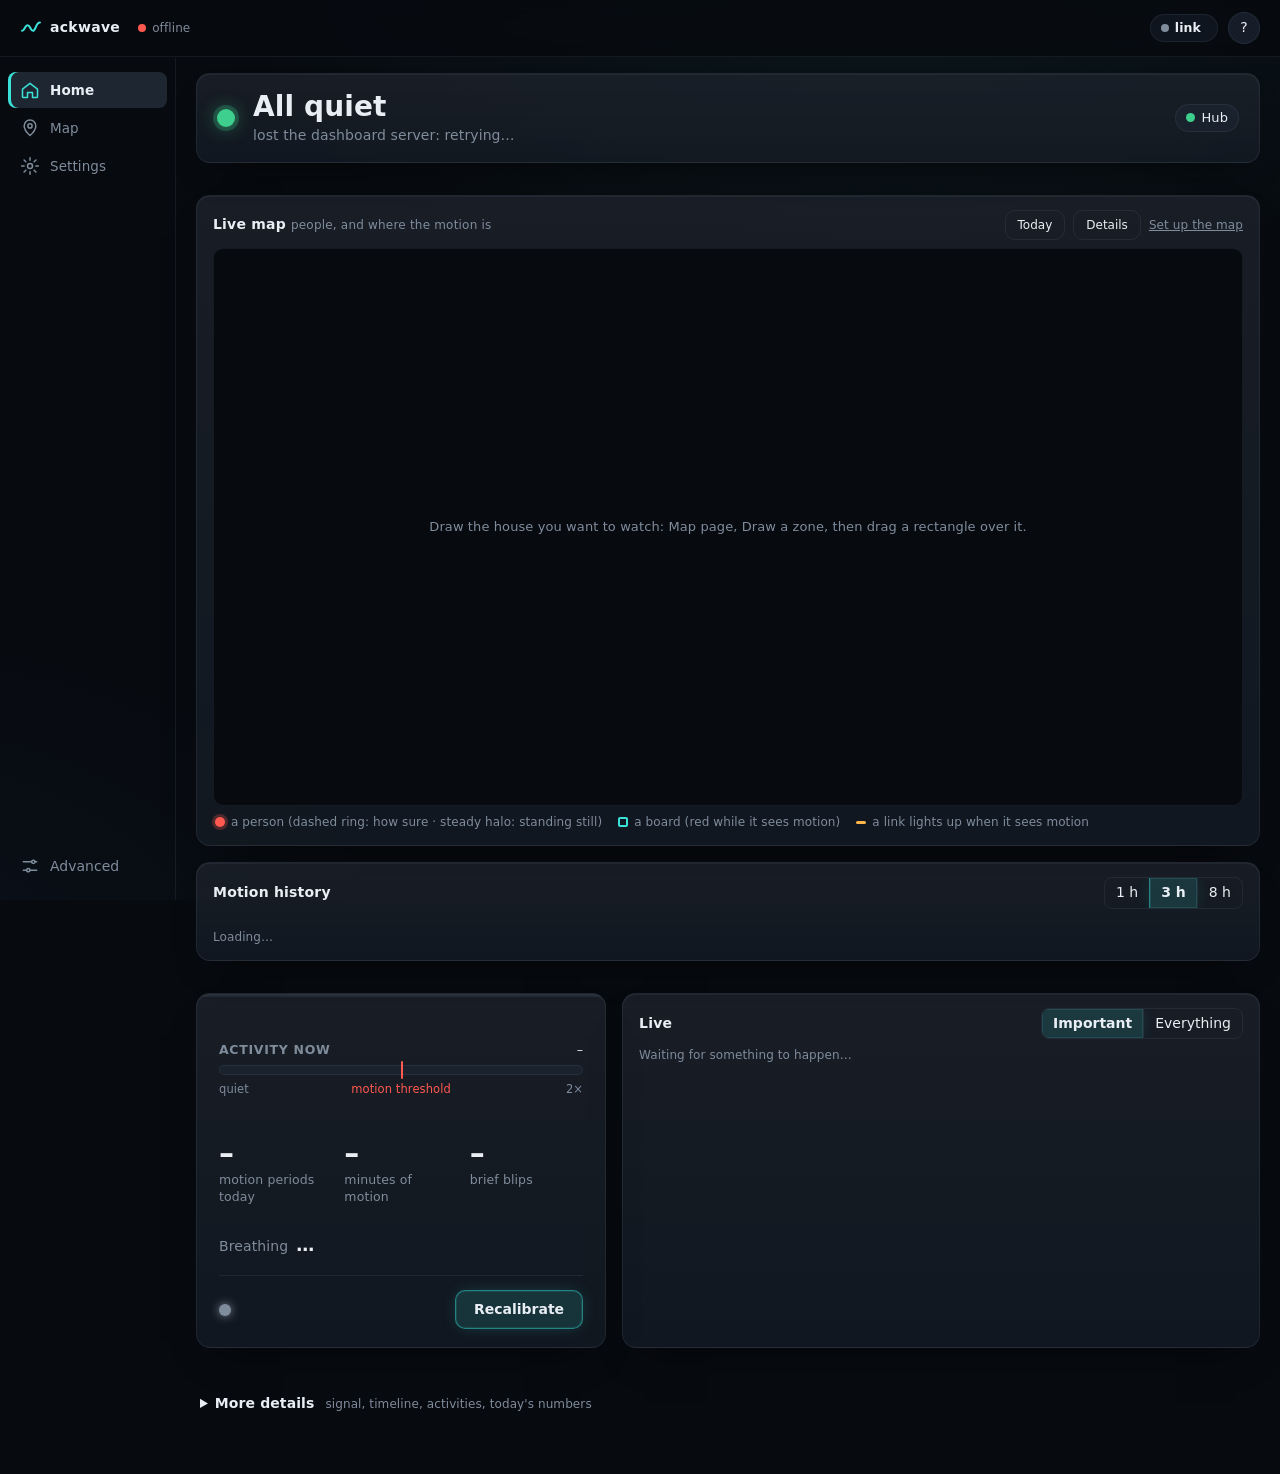
==== tools/web/index.html @ 2ef030ee "Home: your full map back (picture, links, zones); Motion history under it (a row per board, the stre" ====
<!doctype html>
<html lang="en">
<head>
<meta charset="utf-8">
<meta name="viewport" content="width=device-width, initial-scale=1, viewport-fit=cover">
<meta name="color-scheme" content="dark">
<title>ackwave</title>
<link rel="icon" href="data:image/svg+xml,%3Csvg xmlns='http://www.w3.org/2000/svg' viewBox='0 0 32 32'%3E%3Cpath d='M3 20c4 0 4-8 8-8s4 8 8 8 4-12 10-12' fill='none' stroke='%235fd4d0' stroke-width='3' stroke-linecap='round'/%3E%3C/svg%3E">
<link rel="stylesheet" href="style.css">
</head>
<body>
<header class="top">
  <div class="brand">
    <svg viewBox="0 0 32 32" aria-hidden="true"><path d="M3 20c4 0 4-8 8-8s4 8 8 8 4-12 10-12"/></svg>
    <span>ackwave</span>
  </div>
  <span id="live" class="live" title="Data stream"><i></i><span>connecting</span></span>
  <div class="status">
    <span id="badge" class="badge">WAITING</span>
    <span id="badge-sub" class="muted">waiting for data…</span>
  </div>
  <div class="top-right">
    <span id="link" class="pill" title="Link that decides motion"><i></i><b>link</b><span></span></span>
    <span id="net" class="pill net" title="Network the board watches"></span>
    <button id="btn-help" class="icon" title="Help (?)" aria-label="Help">?</button>
  </div>
</header>

<nav class="nav" id="nav" aria-label="Pages">
  <a href="#/home" data-route="home"><svg viewBox="0 0 24 24"><path d="M3 11l9-7 9 7v9a1 1 0 0 1-1 1h-5v-6h-6v6H4a1 1 0 0 1-1-1z"/></svg><span>Home</span></a>
  <a href="#/graphs" data-route="graphs" data-adv><svg viewBox="0 0 24 24"><path d="M3 17l5-6 4 4 4-7 5 6"/><path d="M3 21h18"/></svg><span>Graphs</span></a>
  <a href="#/activity" data-route="activity" data-adv><svg viewBox="0 0 24 24"><circle cx="13" cy="4.5" r="2"/><path d="M8 21l3-6 3 2v4M11 15l1-6 4 3h3M12 9l-4 2-1 4"/></svg><span>Activity</span></a>
  <a href="#/stats" data-route="stats" data-adv><svg viewBox="0 0 24 24"><path d="M5 21V11M10 21V5M15 21v-7M20 21V9"/></svg><span>Stats</span></a>
  <a href="#/links" data-route="links" data-adv><svg viewBox="0 0 24 24"><circle cx="5" cy="12" r="2.5"/><circle cx="19" cy="6" r="2.5"/><circle cx="19" cy="18" r="2.5"/><path d="M7.3 11l9.4-4M7.3 13l9.4 4"/></svg><span>Links</span></a>
  <a href="#/map" data-route="map"><svg viewBox="0 0 24 24"><path d="M12 21s-7-6.2-7-11.5A7 7 0 0 1 19 9.5C19 14.8 12 21 12 21z"/><circle cx="12" cy="9.5" r="2.5"/></svg><span>Map</span></a>
  <a href="#/debug" data-route="debug" data-adv><svg viewBox="0 0 24 24"><path d="M8 6l-5 6 5 6M16 6l5 6-5 6M14 4l-4 16"/></svg><span>Debug</span></a>
  <a href="#/settings" data-route="settings"><svg viewBox="0 0 24 24"><circle cx="12" cy="12" r="3"/><path d="M12 2v3M12 19v3M2 12h3M19 12h3M4.9 4.9l2.1 2.1M17 17l2.1 2.1M4.9 19.1L7 17M17 7l2.1-2.1"/></svg><span>Settings</span></a>
  <button type="button" id="btn-adv" class="nav-adv" aria-pressed="false" title="Advanced: every page and setting (Activity, Stats, Graphs, Links, Debug, the buzzer, LED and more)"><svg viewBox="0 0 24 24"><path d="M4 7h10M18 7h2M4 17h4M12 17h8"/><circle cx="16" cy="7" r="2"/><circle cx="10" cy="17" r="2"/></svg><span>Advanced</span></button>
</nav>

<main>
  <!-- ======================= HOME ======================= -->
  <section class="page" data-page="home" hidden>
    <!-- the status in one line, then the map: what most people come for -->
    <div class="card home-status" id="home-status">
      <span class="state-dot" id="hs-dot"></span>
      <div class="hs-text"><div class="hs-line" id="hs-line">Waiting for the boards…</div><div class="hs-sub muted" id="hs-sub"></div></div>
      <div class="hs-boards" id="hs-boards"></div>
    </div>
    <article class="card home-map-card" id="home-map-card">
      <div class="card-head"><h2>Live map <span class="muted small">people, and where the motion is</span></h2>
        <div class="dlg-tools"><button type="button" class="ghost small" id="hm-today" title="Where people were today">Today</button><button type="button" class="ghost small" id="hm-details" title="Show the links' zones, lengths and estimates">Details</button><a href="#/map" class="muted small">Set up the map</a></div></div>
      <div class="home-map-slot" id="home-map-slot"></div>
      <div class="map-legend muted small"><span><i class="lg-person"></i>a person (dashed ring: how sure · steady halo: standing still)</span><span><i class="lg-board"></i>a board (red while it sees motion)</span><span><i class="lg-link"></i>a link lights up when it sees motion</span></div>
    </article>
    <article class="card hist-card" id="hist-card">
      <div class="card-head"><h2>Motion history <span class="muted small" id="hist-state"></span></h2>
        <div class="seg" id="hist-range"><button type="button" data-h="1">1 h</button><button type="button" data-h="3" class="on">3 h</button><button type="button" data-h="8">8 h</button></div></div>
      <div class="hist-lanes" id="hist-lanes"></div>
      <ol class="hist-list" id="hist-list"><li class="muted small">Loading…</li></ol>
    </article>
    <div class="home-grid">
      <article class="card hero" id="hero">
        <div class="hero-top"><span class="state-dot" id="home-dot"></span><span class="hero-word" id="home-word">WAITING</span></div>
        <div class="hero-head" id="home-head">waiting for data…</div>
        <div class="hero-sub where-now" id="home-where" hidden></div>
        <div class="hero-sub" id="home-house" hidden></div>
        <div class="hero-sub" id="home-since"></div>
        <div class="hero-sub muted home-act" id="home-act" hidden></div>
        <div class="hero-alert" id="home-alert" hidden></div>
        <div class="hero-sub muted" id="home-light" hidden></div>
        <div class="meter" id="meter" title="How close the room is to the motion threshold right now">
          <div class="meter-label"><span>Activity now</span><b id="meter-word">–</b></div>
          <div class="meter-track"><div class="meter-fill" id="meter-fill"></div><div class="meter-mark"></div></div>
          <div class="meter-scale muted"><span>quiet</span><span class="mark-label">motion threshold</span><span>2×</span></div>
          <div class="meter-val muted" id="meter-val"></div>
        </div>
        <div class="stats3">
          <div class="stat"><b id="home-n">–</b><span>motion periods today</span></div>
          <div class="stat"><b id="home-min">–</b><span>minutes of motion</span></div>
          <div class="stat"><b id="home-blips">–</b><span>brief blips</span></div>
        </div>
        <div class="hero-breath" id="home-breath" title="Breathing found in the signal over the last 40 s (someone still near a link)"><span class="muted">Breathing</span> <b id="home-breath-val">…</b> <span class="muted" id="home-breath-sub"></span></div>
        <div class="hero-row bottom">
          <span class="health" id="home-link" title="Link health"><i></i><span></span></span>
          <button id="btn-cal" class="primary" title="Measure the quiet level again (step away for 5 s)">Recalibrate</button>
        </div>
      </article>
        <article class="card stream-card">
      <div class="card-head"><h2>Live <span class="muted small" id="stream-state"></span></h2>
        <div class="seg" id="stream-mode"><button type="button" data-m="imp" class="on">Important</button><button type="button" data-m="all">Everything</button></div></div>
      <ol class="stream" id="stream"><li class="stream-empty muted small">Waiting for something to happen…</li></ol>
      </article>
    </div>
    <article class="card boards-card" id="boards-card" hidden>
      <div class="card-head"><h2>Other boards <span class="muted small" id="boards-state"></span></h2></div>
      <p class="cap">Each board's own verdict on its router link, sent sealed to the hub. Name them after their room.</p>
      <div class="boards" id="boards"></div>
    </article>
    <details class="home-more" id="home-more">
      <summary>More details <span class="muted small">signal, timeline, activities, today's numbers</span></summary>
    <article class="card where-card">
      <div class="card-head"><h2>Where and when <span class="muted small" id="where-state"></span></h2>
        <div class="seg" id="where-range"><button type="button" data-h="0.008333">30 s</button><button type="button" data-h="0.083333">5 min</button><button type="button" data-h="0.5">30 min</button><button type="button" data-h="1">1 h</button><button type="button" data-h="6">6 h</button><button type="button" data-h="24">24 h</button><button type="button" data-h="168">7 days</button></div></div>
      <p class="cap">One row per link: when each saw motion (red = the board's own verdict, orange = a router or device link; blue = the activity it recognised). Drag across it to read the time; tap a period below for its details.</p>
      <div class="chart where" id="where"><canvas></canvas></div>
      <p class="muted small" id="where-hint" hidden>Only the board's verdict is shown: switch on per-link analysis (Links page) to also see which link saw each motion.</p>
      <ol class="where-list" id="where-list"></ol>
    </article>
    <div class="row2 home-row">
      <article class="card chart-card live-card">
        <div class="card-head"><h2>Live signal <span class="muted small">× quiet level · <span id="home-live-win">last 30 s</span></span></h2><span class="live-tag"><i></i>live</span></div>
        <p class="cap">How much the Wi-Fi signal between the board and the router is changing; 1 = a quiet room. Motion starts when a coloured line crosses the red dotted line (×2.8), or the white one crosses its own (×1.4).</p>
        <div class="chart" id="home-live"><canvas></canvas><div class="overlay" id="home-live-msg"></div></div>
      </article>
      <article class="card recent">
        <div class="card-head"><h2>Recent motion</h2><span class="muted small">newest first</span></div>
        <ol id="recent"><li class="muted">none yet</li></ol>
      </article>
    </div>
    <div class="row2 home-row">
      <article class="card">
        <div class="card-head"><h2>Recent activities</h2><span class="muted small">same time as Where and when</span></div>
        <ol class="where-list" id="home-acts"></ol>
      </article>
      <article class="card chart-card">
        <div class="card-head"><h2>This session</h2><div class="chips" id="home-counts"></div></div>
        <p class="cap">Red = motion, orange ticks = brief blips (often noise), grey = calibrating.</p>
        <div class="chart strip" id="home-tl"><canvas></canvas></div>
      </article>
    </div>
    </details>
  </section>

  <!-- ======================= GRAPHS ======================= -->
  <section class="page" data-page="graphs" hidden>
    <section class="tiles">
      <article class="card tile" id="tile-breathing">
        <h3>Breathing <span class="which-tile"></span></h3><div class="value">…</div><div class="detail muted"></div>
      </article>
      <article class="card tile" id="tile-doppler">
        <h3>Doppler <span class="which-tile"></span></h3><div class="value">…</div><div class="detail muted"></div>
      </article>
      <article class="card tile" id="tile-quiet">
        <h3>Quiet level</h3><div class="value">…</div><div class="detail muted"></div>
      </article>
    </section>

    <section class="card chart-card">
      <div class="card-head">
        <h2>Motion score <span class="muted small">× quiet level (1 = quiet room)</span> <span id="score-state" class="chip warn" hidden></span></h2>
        <div class="tools">
          <div class="seg" id="win">
            <button data-w="30" class="on">30 s</button><button data-w="120">2 min</button><button data-w="600">10 min</button>
          </div>
          <button id="btn-pause" class="ghost">Pause</button>
        </div>
      </div>
      <p class="cap">How much each link's signal is changing. Thin lines: the fast window (0.5 s), one per link; motion starts when one crosses ×2.8 while the slow window is over ×1.2. Thick white line: the slow window (4 s); motion starts when it crosses ×1.4. Red shading: motion. Ticks at the bottom: the board's own verdict.</p>
      <div class="chart" id="score"><canvas></canvas><div class="overlay" id="score-msg"></div></div>
      <div class="legend" id="score-legend"></div>
    </section>

    <section class="row2">
      <article class="card chart-card">
        <div class="card-head"><h2>Doppler <span class="muted small"><span class="which">router</span> ACKs · Hz · colour = dB over the quiet room</span></h2></div>
        <p class="cap">How fast things move. Walking lights up the bottom band for as long as it lasts, with streaks reaching higher the faster you move. A router scan is a short blob under 3 Hz (dotted line).</p>
        <div class="chart short" id="doppler"><canvas></canvas><div class="overlay" id="doppler-msg"></div></div>
      </article>
      <article class="card chart-card">
        <div class="card-head"><h2>Breathing rate <span class="muted small"><span class="which">router</span> link · breaths a minute</span></h2></div>
        <p class="cap">A rhythm found in the last 40 s. Green band: a typical resting rate (12–20). Filled dot = clear, ring = possible. Needs someone still, close to the link.</p>
        <div class="chart short" id="breath"><canvas></canvas></div>
      </article>
    </section>

    <section class="card chart-card">
      <div class="card-head">
        <h2>Session <span class="muted small">× quiet level · since the dashboard started</span></h2>
        <div class="chips" id="counts"></div>
      </div>
      <p class="cap">The whole session at a glance: each second's highest fast (blue) and slow (white) score, with their thresholds dotted.</p>
      <div class="chart short" id="timeline"><canvas></canvas></div>
      <div class="legend static">
        <span><i style="background:var(--motion)"></i>motion</span>
        <span><i style="background:var(--brief)"></i>brief blip</span>
        <span><i style="background:var(--scan)"></i>router scan (ignored)</span>
        <span><i style="background:var(--cal)"></i>calibrating</span>
        <span><i class="line" style="background:var(--long)"></i>long window</span>
        <span><i class="line" style="background:var(--blue)"></i>short window</span>
      </div>
    </section>
  </section>

  <!-- ======================= STATS ======================= -->
  <section class="page" data-page="stats" hidden>
    <section class="card">
      <div class="card-head"><h2>Activity by day and hour <span class="muted small">minutes of motion in each hour</span></h2>
        <span id="stats-state" class="muted small"></span></div>
      <p class="cap">One row per day, one square per hour; darker red = more motion (the board's verdict, from every recorded session). Striped = nothing was recording.</p>
      <div class="chart heat" id="heat"><canvas></canvas><div class="overlay" id="heat-msg"></div></div>
      <div class="legend static" id="heat-legend"></div>
    </section>
    <section class="row2">
      <article class="card chart-card">
        <div class="card-head"><h2>By hour of day <span class="muted small">min of motion per hour recorded</span></h2></div>
        <p class="cap">When the room is busiest, across all sessions. Hours never recorded are striped.</p>
        <div class="chart short" id="hours"><canvas></canvas></div>
      </article>
      <article class="card chart-card">
        <div class="card-head"><h2>How long motion lasts <span class="muted small">number of periods</span></h2></div>
        <p class="cap">Most real movement lasts 5–60 s. Under 2 s is a brief blip, often noise.</p>
        <div class="chart short" id="durs"><canvas></canvas></div>
      </article>
    </section>
    <section class="card">
      <div class="card-head"><h2>Sessions</h2></div>
      <div class="table-wrap"><table><thead><tr><th>Started</th><th>Length</th><th>Motion periods</th><th>Motion</th><th>Blips</th><th>File</th></tr></thead><tbody id="sess-list"></tbody></table></div>
    </section>
  </section>

  <!-- ======================= LINKS ======================= -->
  <section class="page" data-page="links" hidden>
    <section class="card" id="links-card">
      <div class="card-head">
        <h2>Per-link analysis <span class="chip warn">experimental</span></h2>
        <label class="switch inline"><input type="checkbox" id="set-per-link"><span class="track"><span class="knob"></span></span><span class="small">on</span></label>
      </div>
      <p class="muted small" id="links-off">Off. Switch it on to judge every link (router and each poked device) on its own, against its own quiet level. Display only: the board's verdict still comes from the router link.</p>
      <p class="cap" id="lanes-cap" hidden>Each lane is one link, judged on its own against its own quiet level. Top lane: the board's verdict. If only a device lane lights up, the movement was near that device rather than between the board and the router.</p>
      <div class="lanes" id="lanes" hidden><canvas></canvas></div>
      <div class="legend static lanes-legend" id="lanes-legend" hidden>
        <span><i style="background:var(--motion)"></i>the board's verdict</span>
        <span><i style="background:var(--brief)"></i>motion on that link (display only)</span>
        <span><i class="dash" style="color:var(--muted)"></i>too weak to judge</span>
      </div>
      <div class="links" id="links"></div>
    </section>
    <section class="card" id="alerts-card">
      <div class="card-head"><h2>Alerts from device links</h2><span class="muted small" id="alerts-state"></span></div>
      <p class="cap">Tick the device links that should also switch the light, the buzzer and the board's LED (purple for motion only a device link sees). A ticked link counts once its slow (4 s) window confirms the motion, so a lone spike on a noisy link never sets them off. The board's own verdict always counts, and it is never changed by this. Works while this dashboard runs; on its own the board uses its own verdict.</p>
      <div id="alert-list"></div>
    </section>

    <section class="row2">
      <article class="card">
        <div class="card-head"><h2>Packets by link</h2></div>
        <div class="table-wrap"><table><thead><tr><th>Stream</th><th>Rate</th><th>Signal</th></tr></thead><tbody id="rates"></tbody></table></div>
      </article>
      <article class="card">
        <div class="card-head"><h2>Poke gating</h2>
          <span class="hint" title="The board stops spending pokes on a link that doesn't answer (silent), answers too rarely (weak), or is far weaker than the best access point (far).">ⓘ</span></div>
        <div class="table-wrap"><table><thead><tr><th>Node</th><th>Signal</th><th>Answered</th><th>Pokes</th><th>State</th></tr></thead><tbody id="gates"></tbody></table></div>
      </article>
    </section>
    <section class="card">
      <div class="card-head"><h2>Routers</h2><span id="routers-state" class="muted small"></span></div>
      <div class="table-wrap"><table><thead><tr><th>Router</th><th>Network</th><th>Channel</th><th>Signal</th><th>Answers/s</th><th>Devices on it</th><th></th></tr></thead><tbody id="routers"></tbody></table></div>
      <p class="muted small">The routers (access points) the board learned on your network, numbered in the order it found them. Give one a name (Living room, Upstairs…) and that name is used on every page. Names are kept on this PC.</p>
    </section>
    <section class="card">
      <div class="card-head"><h2>Devices on your network</h2>
        <div class="dlg-tools"><div class="seg" id="dev-mode"></div><span id="dev-state" class="muted"></span></div></div>
      <div class="table-wrap"><table><thead><tr><th>Poke</th><th>Device</th><th>Router</th><th>Signal</th><th>Frames/min</th><th>Heard</th><th>Looks</th><th>Link</th></tr></thead><tbody id="dev-list"></tbody></table></div>
      <p class="muted small">Only devices talking to your own network are listed (2.4 GHz only). Each poked device adds a sensing link and shares the device budget (about 93 answers a second in all), so two devices answer about 47/s each and three about 31/s. Auto pokes up to 4 stationary ones; tick a device to choose yourself.</p>
    </section>
  </section>

  <!-- ======================= MAP ======================= -->
  <section class="page" data-page="map" hidden>
    <div class="map-grid">
      <section class="card map-card">
        <div class="card-head">
          <h2>Where the board senses motion <span class="muted small" id="map-wave"></span></h2>
          <div class="tools">
            <div class="seg" id="map-unit"><button type="button" data-u="ft">ft</button><button type="button" data-u="m">m</button></div>
            <select id="map-env" data-adv title="How fast the signal fades with distance indoors"></select>
            <button type="button" id="map-fit">Fit</button>
            <button type="button" id="map-auto" data-adv title="Place routers and devices from the signals your boards hear">Auto-place</button>
            <button type="button" id="map-zone" title="Drag a rectangle on the map: a zone (an area to watch, to alert on, to switch the light)">Draw a zone</button>
            <button type="button" id="map-acc" title="How precisely each spot can be located with the boards where they are">Accuracy</button>
            <button type="button" id="map-suggest" data-adv title="Try every spot for a board and show where it helps most">Suggest a spot</button>
            <button type="button" id="map-walk" data-adv title="Walk around and tap where you really are: shows the real error">Walk check</button>
            <button type="button" id="map-walkfit" data-adv title="Move the routers to where your walk-check taps say they fit best">Fit routers to my walk</button>
            <button type="button" id="map-selffit" data-adv title="No walking needed: moves automatic and rough routers to where everyday movement fits best">Fit routers automatically</button>
            <button type="button" id="map-reset" data-adv class="ghost">Reset</button>
          </div>
        </div>
        <p class="cap">Every board (squares), router and poked device (dots), and each link between them. The glow is where a person changes that link's signal, an estimate: strongest inside the thin outline (the 1st Fresnel zone, drawn to scale), fading outward as reflections carry the change around the room, and strong right next to either end. It pulses red while that link sees motion. Walls and furniture bend it. While there is motion, a red haze with a dashed ring shows where it most likely is: every link votes by how strongly it sees motion (yes here, or not here), and a link whose far end is only estimated votes more vaguely, so the ring widens rather than guess. Place the hub and your boards (drag the squares) and aim each one: drag the arrow by its square to the way it faces (its antenna hears best ahead, least through the wall behind). Routers are optional: place any you know; the others are guessed roughly, and the tracking leans on the boards. Pinch or scroll to zoom, drag empty space to pan: the view stays where you leave it.</p>
        <p class="small acc-note" id="acc-note" hidden></p>
        <div class="map-stage"><canvas id="map-cv"></canvas><div class="overlay" id="map-msg"></div>
          <div class="map-hint" id="map-hint" hidden><span id="map-hint-text"></span><button type="button" id="map-hint-done">Done</button></div></div>
      </section>
      <section class="card">
        <div class="card-head"><h2>Live links</h2></div>
        <div id="map-links"></div>
        <details class="map-notes">
          <summary>How to read this</summary>
          <p>A link's motion zone depends only on its length and the channel, so once the dots are where things really are, the ovals are exact. Motion right next to the board or the device counts too, even outside the oval, because that end of the link is so close.</p>
          <p>The dashed ring around a dot means ackwave placed it from the signals: every placed board that hears it gives a distance, and together they give a spot. The faint area around it is how sure that is: one board gives only a ring, two a pair of spots, three or more a point. Walls make things look farther away, so it is a good start, not a survey. Drag a dot to fix it; <b>Place automatically</b> (in its row) or <b>Auto-place</b> hands it back.</p>
          <p>The "open air" estimate uses the free-space loss and the environment's fade rate. A link that is many dB weaker than that has walls or furniture in between.</p>
        </details>
        <details class="map-notes">
          <summary>Hardware numbers used</summary>
          <table class="kv"><tbody>
            <tr><td>Board</td><td>ESP32-S3-DevKitC-1, ESP32-S3-WROOM-1 module with PCB antenna</td></tr>
            <tr><td>Board TX</td><td>20.0 dBm at 802.11g 6 Mbps (Espressif datasheet, typical); ackwave pokes at 6 Mbps</td></tr>
            <tr><td>Board RX</td><td>−93 dBm sensitivity at 6 Mbps (Espressif datasheet, typical)</td></tr>
            <tr><td>Antenna</td><td>0 dBi assumed. It is the wavy gold trace at the end of the module. Standing the board on its short edge, antenna end up, matches most routers' upright antennas; keep that end clear of metal. Test it live: turn the board while watching the router's dBm here or on the Links page.</td></tr>
            <tr><td>ackwave limits</td><td>Links under −85 dBm are weak (no motion beeps); access points and devices drop out under −80 dBm</td></tr>
            <tr><td>Devices</td><td>Placed from typical power: 20 dBm for routers, 17 dBm for other devices</td></tr>
          </tbody></table>
        </details>
      </section>
      <section class="card map-layers">
        <div class="card-head"><h2>Pictures under the map</h2>
          <div class="dlg-tools"><button type="button" id="sat-open">Satellite picture</button>
          <label class="btn-file"><input type="file" id="map-file" accept="image/png,image/jpeg,image/webp" hidden>Add a picture</label></div></div>
        <form class="sat-form" id="sat-form" hidden>
          <p class="small">Fetches a satellite picture around your hub once, to scale and north up. Give the hub's spot:</p>
          <div class="sat-row">
            <input type="text" id="sat-ll" inputmode="decimal" autocomplete="off" placeholder="latitude, longitude  (e.g. 40.7128, -74.0060)" aria-label="Latitude, longitude">
            <button type="button" id="sat-here">Use this phone's location</button>
          </div>
          <div class="sat-row">
            <label>Area <select id="sat-area"><option value="60">60 m (200 ft) across</option><option value="120" selected>120 m (400 ft)</option><option value="250">250 m (800 ft)</option></select></label>
            <button type="submit" class="primary" id="sat-go">Get the picture</button><button type="button" class="ghost" id="sat-cancel">Cancel</button>
          </div>
          <p class="muted small" id="sat-msg">In Google Maps, right-click (or long-press) your hub's spot: the first line is "latitude, longitude", tap it to copy. Or stand by the hub and use this phone's location. Your browser downloads the picture tiles from Esri (World Imagery) directly; the spot isn't saved anywhere. Afterwards, drag the picture with Move if it's a few feet off.</p>
        </form>
        <p class="cap">Put your property under the links: first an outdoor picture (a satellite or drone screenshot, or the parcel outline), then floor plans on top (for example a LiDAR scan exported as a picture). <b>Scale</b> the first one: tap two points and type the real distance between them. <b>Align</b> each floor plan: tap two house corners on the plan, then the same two corners on the map. <b>Move</b> slides a picture; drag the board's square to put the board where it really is. Pictures stay on this PC.</p>
        <ol class="layer-list" id="map-layer-list"></ol>
      </section>
    </div>
  </section>

  <!-- ======================= DEBUG ======================= -->
  <section class="page" data-page="debug" hidden>
    <section class="card chart-card">
      <div class="card-head"><h2>Router ACKs: shape jump <span class="muted small">mean change per subcarrier (0–1)</span></h2></div>
      <p class="cap">How far each packet's shape is from the running reference. Over the glitch limit (red) a packet is ignored unless the new shape lasts 5 s; near a router scan the stricter limit (orange) applies.</p>
      <div class="chart short" id="jump"><canvas></canvas><div class="overlay" id="jump-msg"></div></div>
    </section>
    <section class="card chart-card">
      <div class="card-head"><h2>Router ACKs: gap before each packet <span class="muted small">milliseconds</span></h2></div>
      <p class="cap">Time since the previous ACK on that link. Over 100 ms (and 4× the usual) marks a router scan. Gaps of 60 ms or more also make brief blips much likelier.</p>
      <div class="chart short" id="gap"><canvas></canvas><div class="overlay" id="gap-msg"></div></div>
    </section>
    <section class="row2">
      <article class="card">
        <div class="card-head"><h2>Calibration history</h2></div>
        <div class="table-wrap short"><table><thead><tr><th>Time</th><th>Phase</th><th>Why</th><th>Quiet level</th></tr></thead><tbody id="calibs"></tbody></table></div>
      </article>
      <article class="card">
        <div class="card-head"><h2>Commands</h2></div>
        <div class="table-wrap short"><table><thead><tr><th>Time</th><th>Sent to the board</th></tr></thead><tbody id="sent"></tbody></table></div>
        <h3 class="sub">Refused by the board</h3>
        <div class="table-wrap short"><table><thead><tr><th>Time</th><th>Reply</th><th>Last command sent</th></tr></thead><tbody id="refused"></tbody></table></div>
      </article>
    </section>
    <section class="card">
      <div class="card-head"><h2>Board counters</h2></div>
      <pre id="raw-text" class="mono">waiting…</pre>
    </section>
    <section class="card">
      <div class="card-head"><h2>Board lines <span class="muted small">newest last, CSI left out</span></h2>
        <div class="seg" id="tail-filter"><button data-f="" class="on">All</button><button data-f="GATE,DEV,POKING,UNPOKED,LEARNED">GATE / DEV</button><button data-f="CALIB,STATE">CALIB / STATE</button><button data-f="REFUSED,BUTTON,NET">Other</button></div></div>
      <pre id="tail" class="mono tail">waiting…</pre>
    </section>
  </section>

  <!-- ======================= SETTINGS ======================= -->
  <!-- ======================= ACTIVITY ======================= -->
  <section class="page" data-page="activity" hidden>
    <section class="card" id="teach-card">
      <div class="card-head"><h2>Teach the boards <span class="muted small">their learned detector: empty, someone still, moving</span></h2><span id="teach-state" class="muted small"></span></div>
      <div class="led-row"><span>Board</span><div class="seg" id="teach-board"></div></div>
      <div class="teach-now" id="teach-now"></div>
      <div class="dlg-tools gap">
        <button type="button" data-l="empty">Record "empty" (30 s)</button>
        <button type="button" data-l="still">Record "someone still" (30 s)</button>
        <button type="button" data-l="moving">Record "moving" (30 s)</button>
      </div>
      <div class="table-wrap short"><table><thead><tr><th>Board</th><th>Empty</th><th>Still</th><th>Moving</th></tr></thead><tbody id="teach-counts"></tbody></table></div>
      <div class="dlg-tools gap"><button type="button" class="primary" id="teach-train">Train and send to the boards</button><button type="button" id="teach-send">Send the saved model</button><button type="button" class="ghost" id="teach-clear">Start over</button></div>
      <p class="muted small" id="teach-model"></p>
      <p class="muted small">Each board already runs a small learned model (like ESPectre's, trained on this house's earlier clips) and calibrates itself to its own quiet level, so nothing has to be recorded. Recording makes it yours: pick a board, then record each case right where that board sees it ("empty": leave the room after pressing, it waits for nobody). Half a minute of each, a few times on different days, is plenty. <b>Train</b> fits a new model on everything recorded (scored on recordings it didn't learn from) and sends it to every board over the air; the boards keep it. Needs the firmware from 2026-11-21 or later.</p>
    </section>
    <section class="row2">
      <article class="card act-now" id="act-now" data-state="uncalibrated">
        <div class="card-head"><h2>Activity now</h2><span id="act-meta" class="muted small"></span></div>
        <div class="act-word" id="act-word">–</div>
        <div class="act-sub muted" id="act-sub">record a clip of each activity below to start</div>
        <div class="act-axes" id="act-axes" hidden></div>
        <div class="act-fix" id="act-fix" hidden>
          <span class="muted small">Right?</span>
          <button type="button" id="act-yes" title="Yes: keep the last 6 s as another example">✓ Yes</button>
          <button type="button" id="act-no" title="No: pick what you are really doing">✗ No</button>
        </div>
        <div class="act-pick" id="act-pick" hidden>
          <span class="muted small">What are you doing? The last 6 s are kept as an example of it.</span>
          <div class="chips act-pick-list" id="act-pick-list"></div>
        </div>
        <div class="act-events"><span class="muted small">Moments</span><ul id="act-events" class="act-list"></ul></div>
        <div class="act-trust"><span class="muted small" id="act-trust"></span>
          <button type="button" id="act-moved" class="ghost" title="Movement keeps working; postures are learned again for the new spot">I moved the board or router</button></div>
      </article>
      <article class="card act-rec" id="act-rec-card">
        <div class="card-head"><h2>Recording</h2><button type="button" id="act-cancel" class="ghost" hidden>Cancel</button></div>
        <div id="act-rec-idle" class="muted small">Pick an activity below and press <b>Record</b>. Do the activity where you usually do it; the first 2 s and the last 1 s are not used, so tapping the button doesn't count.</div>
        <div id="act-rec-live" hidden>
          <div class="act-rec-label" id="act-rec-label"></div>
          <div class="act-rec-hint muted" id="act-rec-hint"></div>
          <div class="act-rec-phase"><b id="act-rec-phase"></b><span id="act-rec-left"></span></div>
          <div class="meter-track"><div class="meter-fill" id="act-rec-bar"></div></div>
        </div>
        <div id="act-saved" class="muted small"></div>
      </article>
    </section>
    <section class="card">
      <div class="card-head"><h2>Calibrate activities</h2><span id="act-ch" class="muted small"></span></div>
      <p class="muted small">Record a short clip of each activity. A few clips per activity, on different days, make it sturdy; so does every ✓ / ✗ above (each becomes a clip). States last (empty, still, walking…); moments are one movement (sitting down, getting up), recorded doing it once. Sitting and lying are told apart by where your body is, which depends on the router's channel: if the router changes channel, record them again there.</p>
      <ul class="act-cal" id="act-labels"></ul>
      <form class="act-own" id="act-own">
        <input type="text" id="act-own-name" maxlength="24" placeholder="Your own activity, e.g. cooking" aria-label="Your own activity">
        <button type="submit">Record it</button>
      </form>
    </section>
    <section class="row2">
      <article class="card">
        <div class="card-head"><h2>Recent changes</h2></div>
        <div class="table-wrap short"><table><thead><tr><th>Started</th><th>Activity</th><th>For</th></tr></thead><tbody id="act-log"></tbody></table></div>
      </article>
      <article class="card">
        <div class="card-head"><h2>Clips</h2><button type="button" id="act-clear" class="ghost">Delete all</button></div>
        <div class="table-wrap short"><table><thead><tr><th>Recorded</th><th>Activity</th><th>Ch</th><th>Kind</th><th></th></tr></thead><tbody id="act-clips"></tbody></table></div>
      </article>
    </section>
  </section>

  <section class="page" data-page="settings" hidden>
    <section class="card" id="house-card" hidden>
      <div class="card-head"><h2>Several boards</h2><span id="house-state" class="muted small"></span></div>
      <div class="dlg-tools gap"><button type="button" id="net-sync" title="Every board on the hub's router: they can then link to each other">Bring the boards onto the hub's network</button></div>
      <div class="seg" id="house-rule"></div>
      <p class="muted small">Boards that count for the light and the alerts (an unticked board still shows its own motion on Home and the timeline):</p>
      <div class="house-uses" id="house-use"></div>
      <p class="hero-alert" id="house-none" hidden>No board counts now: the light and the alerts won't react to motion.</p>
      <p class="muted small">When the house counts as "motion" for the light, the alerts and the board's LED and buzzer. A brief blip from one board is often noise; asking a second board to confirm it cuts most of those without losing longer motion.</p>
    </section>
    <section class="card">
      <div class="card-head"><h2>Network</h2>
        <div class="dlg-tools"><button type="button" id="net-scan">Scan</button><button type="button" id="net-default" class="ghost">Back to default</button></div></div>
      <p id="net-now" class="now"></p>
      <p id="net-state" class="muted small"></p>
      <div class="table-wrap"><table><thead><tr><th>Network</th><th>Ch</th><th>Signal</th><th></th></tr></thead><tbody id="net-list"></tbody></table></div>
      <div class="aps-bar">
        <button type="button" id="aps-use" disabled>Watch the ticked access points</button>
        <button type="button" id="aps-clear" class="ghost" hidden>Back to the whole network</button>
        <span id="aps-note" class="muted small"></span>
      </div>
      <p class="muted small">Pick your own router: <b>Watch</b> uses every access point with that name on the board's channel. To combine several routers (any names), tick their access points instead. The board listens on one channel, so set those routers to the same 2.4 GHz channel in their own settings. The board only listens and never joins, so no password is needed. The choice is saved on the board, which restarts and recalibrates (about 15 s).</p>
    </section>
    <section class="row2" data-adv>
      <article class="card">
        <div class="card-head"><h2>Detection</h2><span id="sens-state" class="muted small"></span></div>
        <div class="seg" id="sens-level">
          <button type="button" data-x="140">High · ×1.4</button><button type="button" data-x="160">Medium · ×1.6</button><button type="button" data-x="180">Low · ×1.8</button>
        </div>
        <div class="dlg-tools gap"><button type="button" id="sens-default">Use the firmware's</button></div>
        <p class="muted small">Sensitivity is the one threshold the board lets you change (the slow, 4 s window); it is saved on the board. The rest are shown for reference; changing them needs new firmware.</p>
        <table class="kv"><tbody id="thresholds"></tbody></table>
      </article>
      <article class="card snd" data-adv>
        <div class="snd-head"><h2>Buzzer</h2><span id="snd-state" class="muted small"></span></div>
        <div class="seg" id="snd-mode">
          <button type="button" data-m="off">Off</button><button type="button" data-m="beep">Beeps</button><button type="button" data-m="alarm">Alarm</button>
        </div>
        <label class="slider"><span>Volume</span><input type="range" id="snd-vol" min="1" max="50" step="1"><output id="snd-vol-out"></output></label>
        <label class="slider"><span>Pitch</span><input type="range" id="snd-hz" min="500" max="6000" step="100"><output id="snd-hz-out"></output></label>
        <div class="dlg-tools"><button type="button" id="snd-test">Test sounds</button><button type="button" id="snd-default">Use the firmware's settings</button></div>
        <p class="muted small">Beeps: "di-di-DIIING" once motion has lasted 2 s (at most every 30 s), a sliding "dooooo" when it ends. Alarm: a siren while motion lasts. Every sound uses the volume set here. Saved on the board, so it keeps them unplugged from the PC too; hold BOOT for 5 s to put the board's settings back to the firmware's.</p>
      </article>
    </section>
    <section data-adv class="card snd led" id="led-card">
      <div class="snd-head"><h2>Board LED</h2><span id="led-state" class="muted small"></span></div>
      <div class="seg" id="led-mode">
        <button type="button" data-m="status">Status</button><button type="button" data-m="motion">Motion only</button><button type="button" data-m="off">Off</button>
      </div>
      <label class="slider"><span>Brightness</span><input type="range" id="led-bright" min="1" max="255" step="1"><output id="led-bright-out"></output></label>
      <div class="led-row"><span>Motion looks</span>
        <div class="seg" id="led-pattern">
          <button type="button" data-p="strength">Stronger = brighter</button><button type="button" data-p="steady">Steady</button><button type="button" data-p="pulse">Pulse</button><button type="button" data-p="blink">Blink</button>
        </div>
      </div>
      <label class="led-row"><span>Motion colour</span><input type="color" id="led-color" value="#ff0000"><span class="muted small" id="led-color-out"></span></label>
      <div class="dlg-tools"><button type="button" id="led-default">Use the firmware's</button></div>
      <p class="muted small"><b>Status</b> shows everything: motion in your colour, amber fading for 30 s after it, a quick purple flash for a blip too faint to count, a slow blue pulse while calibrating, yellow while looking for the router, and dark when the room is still. <b>Motion only</b> lights it for motion and nothing else. Saved on the board, so it stays the same when the board runs on its own.</p>
    </section>

    <section data-adv class="card" id="wiring-card">
      <div class="card-head"><h2>Wiring a board</h2><span class="muted small">ESP32-S3: pins as printed on the board</span></div>
      <svg class="wiring" viewBox="0 0 520 210" role="img" aria-label="Buzzer: red wire to GPIO 4, black wire to GND. Light module: IN to GPIO 5, VCC to 5V, GND to GND.">
        <rect x="170" y="20" width="150" height="170" rx="10" class="w-board"/>
        <text x="245" y="44" class="w-title">ESP32-S3</text>
        <text x="245" y="62" class="w-sub">find pins by their printed names</text>
        <g class="w-pin"><circle cx="170" cy="95" r="5"/><text x="182" y="99">GPIO 4</text></g>
        <g class="w-pin"><circle cx="170" cy="125" r="5"/><text x="182" y="129">GND</text></g>
        <g class="w-pin"><circle cx="320" cy="95" r="5"/><text x="308" y="99" text-anchor="end">GPIO 5</text></g>
        <g class="w-pin"><circle cx="320" cy="125" r="5"/><text x="308" y="129" text-anchor="end">5V</text></g>
        <g class="w-pin"><circle cx="320" cy="155" r="5"/><text x="308" y="159" text-anchor="end">GND</text></g>
        <path d="M170 95 H90" class="w-red"/><path d="M170 125 H90" class="w-black"/>
        <rect x="20" y="80" width="70" height="60" rx="30" class="w-part"/>
        <text x="55" y="114" class="w-label">buzzer</text>
        <text x="55" y="160" class="w-sub">red + · black −</text>
        <path d="M320 95 H420" class="w-sig"/><path d="M320 125 H420" class="w-red"/><path d="M320 155 H420" class="w-black"/>
        <rect x="420" y="80" width="85" height="90" rx="8" class="w-part"/>
        <text x="462" y="102" class="w-label">light</text><text x="462" y="118" class="w-label">module</text>
        <text x="462" y="188" class="w-sub">IN · VCC · GND</text>
      </svg>
      <p class="small"><b>Buzzer:</b> red (+) to <b>GPIO 4</b>, black (−) to <b>GND</b>. A passive piezo works either way round; an active buzzer needs + on GPIO 4. Then pick Beeps or Alarm above, and <b>Test sounds</b>.</p>
      <p class="small"><b>Button:</b> the board's own <b>BOOT</b> button recalibrates (hold it 5 s to reset the settings). <b>LED:</b> the one on the board (GPIO 48), nothing to wire.</p>
      <p class="small"><b>A light (next firmware):</b> never wire a light straight to a pin: a pin gives 3.3 V and a few milliamps. Put a switch module in between: <b>IN</b> to <b>GPIO 5</b>, <b>VCC</b> to <b>5V</b>, <b>GND</b> to <b>GND</b>, and the light's own red and black wires through the module's output. For a USB or 5–24 V DC light (LED strip, lamp with a DC plug), a <b>logic-level MOSFET module</b> (e.g. one built on an IRLZ44N or AO3400). For anything plugged into the wall, <b>don't wire mains yourself</b>: use a smart plug and the "Light or smart device on motion" card below.</p>
    </section>

    <section data-adv class="card" id="out-card">
      <div class="card-head"><h2>Light output <span class="muted small">GPIO 5, through a switch module</span></h2><span id="out-state" class="muted small"></span></div>
      <div class="led-row"><span>Board</span><div class="seg" id="out-board"></div></div>
      <div class="led-row"><span>Light</span><div class="seg" id="out-mode">
        <button type="button" data-m="off">Off</button><button type="button" data-m="motion">With motion</button><button type="button" data-m="on">Always on</button></div></div>
      <label class="led-row"><span>Off after the room is still for</span>
        <select id="out-secs"><option value="0">right away</option><option value="15">15 s</option><option value="30">30 s</option><option value="60" selected>1 min</option><option value="120">2 min</option><option value="300">5 min</option><option value="900">15 min</option><option value="1800">30 min</option></select></label>
      <p class="muted small">Switches a light wired to the board through a MOSFET or relay module (see Wiring a board). Each board decides from its own motion, so it works with no PC or Pi running. Saved on the board; another board's setting goes through the hub. Needs the firmware from 2026-11-21 or later.</p>
    </section>

    <section class="card" id="notify-card">
      <div class="card-head">
        <h2>Phone notifications <span id="notify-state" class="muted small"></span></h2>
        <label class="switch inline"><input type="checkbox" id="notify-on"><span class="track"><span class="knob"></span></span><span class="small">on</span></label>
      </div>
      <label class="field"><span>Pushover API token <span class="muted">(your ackwave application)</span></span><input type="password" id="notify-token" autocomplete="off" spellcheck="false" placeholder="30 letters and digits"></label>
      <label class="field"><span>Your Pushover user key</span><input type="password" id="notify-user" autocomplete="off" spellcheck="false" placeholder="30 letters and digits"></label>
      <label class="field"><span>A new message only after the house was quiet for</span>
        <select id="notify-quiet"><option value="0">no wait (every motion)</option><option value="2">2 min</option><option value="5">5 min</option><option value="10">10 min</option><option value="20">20 min</option><option value="30">30 min</option><option value="60">1 hour</option><option value="120">2 hours</option></select></label>
      <label class="field"><span>When</span>
        <select id="notify-hours"><option value="always">any time</option><option value="22-7">night (22:00 to 7:00)</option><option value="23-6">late night (23:00 to 6:00)</option><option value="8-18">daytime (8:00 to 18:00)</option></select></label>
      <label class="field"><span>At most, per day</span>
        <select id="notify-max"><option value="10">10</option><option value="25">25</option><option value="50">50</option><option value="100">100</option><option value="300">300</option></select></label>
      <label class="check"><input type="checkbox" id="notify-urgent"> High priority (gets through Pushover's quiet hours; iPhone can show it as Time Sensitive)</label>
      <label class="check"><input type="checkbox" id="notify-zones"> Only for my zones (e.g. a watched house), never motion anywhere else</label>
      <label class="check"><input type="checkbox" id="notify-offline"> Also tell me when a board stops being heard</label>
      <div class="dlg-tools gap"><button type="button" class="primary" id="notify-save">Save keys</button><button type="button" id="notify-test">Send a test</button><button type="button" id="notify-clear">Forget keys</button></div>
      <p class="muted small" id="notify-last"></p>
      <p class="muted small">Uses the <a href="https://pushover.net" target="_blank" rel="noopener">Pushover</a> app (iPhone and Android). Make an application on pushover.net called ackwave, then paste its API token and your user key above. One message when the house goes from still to motion, then nothing until it has been quiet for the time above, so a busy evening is one message, not hundreds. It goes with the same boards as the light (Settings, boards that count). The keys are kept in <code>dashboard.json</code> with the board secret and never shown again.</p>
    </section>

    <section class="card" id="light-card">
      <div class="card-head">
        <h2>Light or smart device on motion <span id="light-state" class="muted small"></span></h2>
        <label class="switch inline"><input type="checkbox" id="light-on"><span class="track"><span class="knob"></span></span><span class="small">on</span></label>
      </div>
      <label class="field"><span>URL that turns it on</span><input type="password" id="light-on-url" autocomplete="off" spellcheck="false" placeholder="https://api-v3.voicemonkey.io/trigger?token=…&amp;device=…"></label>
      <label class="field"><span>URL that turns it off <span class="muted">(optional)</span></span><input type="password" id="light-off-url" autocomplete="off" spellcheck="false" placeholder="https://api-v3.voicemonkey.io/trigger?token=…&amp;device=…"></label>
      <label class="field"><span>Turn off after the room is still for</span>
        <select id="light-after"><option value="0">right away</option><option value="5">5 s</option><option value="10">10 s</option><option value="30">30 s</option><option value="60">1 min</option><option value="120">2 min</option><option value="300">5 min</option><option value="600">10 min</option><option value="1800">30 min</option></select></label>
      <div class="dlg-tools gap"><button type="button" class="primary" id="light-save">Save URLs</button><button type="button" id="light-test-on">Test on</button><button type="button" id="light-test-off">Test off</button><button type="button" id="light-clear">Forget URLs</button></div>
      <p class="muted small" id="light-last"></p>
      <p class="muted small">Calls the first URL the moment motion starts and the second once the room has been still for the time above ("right away" switches it off as soon as the motion ends; brief blips then flick it on and off, and Voice Monkey may slow down very frequent calls). It only switches off a light it switched on. For an Amazon Smart Plug, make two Routine Trigger devices in <a href="https://voicemonkey.io" target="_blank" rel="noopener">Voice Monkey</a> (e.g. "ackwave motion" and "ackwave still"), then two Alexa Routines: when each one is pressed, turn the plug on / off. Paste each device's trigger URL here. Any URL that switches something works (Home Assistant, IFTTT webhooks). The URLs hold secret tokens: they are kept in <code>sessions/dashboard.json</code> on this PC and never shown again.</p>
    </section>
  </section>
</main>

<footer class="foot muted">
  <span id="foot-board"></span><span id="foot-dev"></span><span id="foot-log"></span>
</footer>

<div id="toast" class="toast" role="status" aria-live="polite"></div>

<dialog id="dlg-help">
  <form method="dialog" class="dlg">
    <header><h2>Help</h2><button class="icon" value="close" aria-label="Close">✕</button></header>
    <dl class="keys">
      <dt>h a g s l d</dt><dd>Home, Activity, Graphs, Stats, Links, Debug</dd>
      <dt>space</dt><dd>pause / live (logging never stops)</dd>
      <dt>1 2 3</dt><dd>show 30 s / 2 min / 10 min</dd>
      <dt>c</dt><dd>recalibrate (step away for 5 s)</dd>
      <dt>?</dt><dd>this help</dd>
    </dl>
    <p class="muted small">Move the mouse (or a finger) over any chart to read the time and values there.</p>
    <p class="muted small">The motion score is each link's movement energy as a multiple of the room's quiet level. Motion starts when the short (0.5 s) score crosses its threshold while the long (4 s) one is up too, or when the long one crosses its own. The verdict, the counts and "last motion" are the board's own.</p>
  </form>
</dialog>

<script src="map.js"></script>
<script src="app.js"></script>
</body>
</html>
---- tools/web/style.css ----
:root {
  --bg: #0d1116; --card: #151b22; --card2: #1b222b; --line: #26303b; --grid: #1f2731;
  --fg: #e6e9ed; --muted: #8592a1; --accent: #5fd4d0;
  --motion: #ff5a4f; --still: #3ecf8e; --brief: #ffb547; --scan: #9aa5b8; --cal: #7d8794;
  --long: #f2f4f7; --blue: #4ea8ff;
  --r: 12px; --gap: 14px;
  --font: ui-sans-serif, system-ui, -apple-system, "Segoe UI", Roboto, "Helvetica Neue", Arial, sans-serif;
  --mono: ui-monospace, "SFMono-Regular", "DejaVu Sans Mono", Menlo, Consolas, monospace;
}
* { scrollbar-color: var(--line) transparent; }   /* dark scrollbars (Firefox; Chrome follows color-scheme) */
* { box-sizing: border-box; }
html, body { margin: 0; background: var(--bg); color: var(--fg); font: 14px/1.4 var(--font); }
button { font: inherit; color: var(--fg); background: var(--card2); border: 1px solid var(--line);
  border-radius: 8px; padding: 6px 12px; cursor: pointer; transition: background .15s, border-color .15s; }
button:hover { background: #222b36; border-color: #34404d; }
button:focus-visible, summary:focus-visible { outline: 2px solid var(--accent); outline-offset: 2px; }
button.ghost { background: transparent; }
button.icon { width: 32px; height: 32px; padding: 0; border-radius: 50%; }
button[disabled] { opacity: .45; cursor: not-allowed; }
.muted { color: var(--muted); }
.small { font-size: 12px; font-weight: 400; }

/* ---------- top bar ---------- */
.top { position: sticky; top: 0; z-index: 5; display: flex; align-items: center; gap: 18px;
  padding: 10px 20px; background: rgba(13,17,22,.92); backdrop-filter: blur(8px);
  border-bottom: 1px solid var(--line); flex-wrap: wrap; }
.brand { display: flex; align-items: center; gap: 8px; font-weight: 700; letter-spacing: .3px; }
.brand svg { width: 22px; height: 22px; fill: none; stroke: var(--accent); stroke-width: 3; stroke-linecap: round; }
.status { display: flex; align-items: baseline; gap: 12px; min-width: 0; flex: 1 1 260px; }
.badge { font-size: 26px; font-weight: 800; letter-spacing: .5px; color: var(--muted); transition: color .2s; }
.badge.long { font-size: 18px; }
#badge-sub { white-space: nowrap; overflow: hidden; text-overflow: ellipsis; }
.top-right { display: flex; align-items: center; gap: 10px; flex-wrap: wrap; }
.pill { display: inline-flex; align-items: center; gap: 6px; padding: 4px 10px; border-radius: 999px;
  background: var(--card); border: 1px solid var(--line); font-size: 12.5px; white-space: nowrap; }
.pill i { width: 8px; height: 8px; border-radius: 50%; background: var(--muted); }
.pill b { font-weight: 600; }
.pill span { color: var(--muted); font-family: var(--mono); font-size: 12px; }
.pill.net { max-width: 220px; overflow: hidden; text-overflow: ellipsis; color: var(--muted); }
.pill.net:empty { display: none; }
.actions { display: flex; gap: 6px; }

/* ---------- layout ---------- */
main { padding: var(--gap) 20px; display: grid; gap: var(--gap); max-width: 1500px; margin: 0 auto; }
.card { background: var(--card); border: 1px solid var(--line); border-radius: var(--r); padding: 14px 16px; min-width: 0; }
.card h2 { font-size: 14px; margin: 0; font-weight: 650; }
.card h3 { font-size: 11px; margin: 0 0 6px; text-transform: uppercase; letter-spacing: .9px; color: var(--muted); font-weight: 700; }
.card-head { display: flex; align-items: center; justify-content: space-between; gap: 10px; margin-bottom: 8px; flex-wrap: wrap; }
.tools { display: flex; gap: 8px; align-items: center; }
.hint { color: var(--muted); cursor: help; }
.tiles { display: grid; grid-template-columns: repeat(3, minmax(140px, 1fr)); gap: var(--gap); }
.tile .value { font-size: 26px; font-weight: 750; font-variant-numeric: tabular-nums; }
.tile .detail { font-size: 12.5px; }
.row2 { display: grid; grid-template-columns: 1fr 1fr; gap: var(--gap); }

/* ---------- charts ---------- */
.chart { position: relative; height: 300px; }
.chart.short { height: 170px; }
.chart canvas { position: absolute; inset: 0; width: 100%; height: 100%; display: block; }
.chart, .lanes { touch-action: pan-y; }
.cross { position: absolute; width: 1px; background: var(--fg); opacity: .45; pointer-events: none; z-index: 2; }
.tip { position: absolute; z-index: 3; pointer-events: none; background: rgba(27,34,43,.94); border: 1px solid #34404d;
  border-radius: 8px; padding: 5px 9px; font-size: 12px; line-height: 1.5; color: var(--fg);
  font-variant-numeric: tabular-nums; }
.tip b { font-family: var(--mono); font-weight: 600; color: var(--accent); }
.cross[hidden], .tip[hidden] { display: none; }
.overlay { position: absolute; inset: 0; display: grid; place-items: center; pointer-events: none;
  color: var(--muted); font-size: 13px; }
.legend { display: flex; flex-wrap: wrap; gap: 6px 16px; margin-top: 8px; font-size: 12px; color: var(--muted); }
.legend span { display: inline-flex; align-items: center; gap: 6px; }
.legend i { width: 14px; height: 10px; border-radius: 2px; display: inline-block; opacity: .8; }
.legend i.line { height: 3px; border-radius: 2px; opacity: 1; }
.legend i.dash { height: 0; border-top: 2px dashed currentColor; background: none !important; }
.legend i.dot { height: 0; border-top: 2px dotted currentColor; background: none !important; }
.chips { display: flex; gap: 6px; flex-wrap: wrap; }
.chip { font-size: 12px; padding: 2px 9px; border-radius: 999px; background: var(--card2); border: 1px solid var(--line); color: var(--muted); }
.chip b { color: var(--fg); font-weight: 600; }
.chip.warn { color: var(--brief); border-color: rgba(255,181,71,.4); margin-left: 8px; vertical-align: 1px; }

.seg { display: inline-flex; border: 1px solid var(--line); border-radius: 8px; overflow: hidden; }
.seg button { border: 0; border-radius: 0; background: transparent; padding: 5px 11px; }
.seg button + button { border-left: 1px solid var(--line); }
.seg button.on { background: #2a3542; font-weight: 600; }
#btn-pause.on { color: var(--brief); border-color: var(--brief); }

details.raw summary { cursor: pointer; color: var(--muted); font-size: 13px; }
details.raw pre { margin: 10px 0 0; font: 12px/1.6 var(--mono); color: var(--muted); white-space: pre-wrap; }

.foot { display: flex; gap: 18px; flex-wrap: wrap; justify-content: center; padding: 6px 20px 24px; font-size: 12px; }
.foot span:empty { display: none; }

body.shot *, body.shot *::before { transition: none !important; animation: none !important; }
.toast { position: fixed; left: 50%; bottom: 22px; transform: translate(-50%, 20px); opacity: 0;
  background: #222b36; border: 1px solid #34404d; padding: 10px 16px; border-radius: 10px;
  transition: opacity .2s, transform .2s; pointer-events: none; max-width: min(90vw, 560px); z-index: 20; }
.toast.show { opacity: 1; transform: translate(-50%, 0); }
.toast.err { border-color: var(--motion); }

/* ---------- dialogs ---------- */
dialog { border: 1px solid var(--line); border-radius: 14px; background: var(--card); color: var(--fg);
  padding: 0; width: min(560px, 94vw); max-height: 86vh; }
dialog::backdrop { background: rgba(0,0,0,.55); backdrop-filter: blur(2px); }
.dlg { padding: 16px 18px; display: grid; gap: 10px; }
.dlg.wide { width: auto; }
.dlg header { display: flex; justify-content: space-between; align-items: center; }
.dlg h2 { margin: 0; font-size: 16px; }
.dlg .now { margin: 0; font-weight: 600; }
.dlg-tools { display: flex; gap: 8px; align-items: center; flex-wrap: wrap; }
.dlg hr { border: 0; border-top: 1px solid var(--line); margin: 4px 0; width: 100%; }
.snd { display: grid; gap: 10px; }
.snd .seg { justify-self: start; }
.snd-head { display: flex; justify-content: space-between; align-items: baseline; gap: 12px; flex-wrap: wrap; }
.slider { display: grid; grid-template-columns: 64px 1fr 72px; gap: 10px; align-items: center; }
.slider input { width: 100%; accent-color: var(--accent); }
.slider output { text-align: right; font-variant-numeric: tabular-nums; color: var(--muted); font-size: 13px; }
.snd.off .slider { opacity: .45; }
.table-wrap { overflow: auto; max-height: 50vh; border: 1px solid var(--line); border-radius: 8px; }
table { width: 100%; border-collapse: collapse; font-size: 13px; }
th { position: sticky; top: 0; background: var(--card2); text-align: left; font-weight: 600; color: var(--muted); font-size: 12px; }
th, td { padding: 7px 10px; border-bottom: 1px solid var(--grid); white-space: nowrap; }
td.why { white-space: normal; min-width: 180px; color: var(--muted); }
tr.cur td:first-child { color: var(--still); font-weight: 600; }
tr.poked td { color: var(--accent); }
tr.dim td { color: var(--muted); }
.aps { margin-top: 3px; font: 11.5px/1.5 var(--mono); color: var(--muted); font-weight: 400; }
.aps div:first-child { font-family: var(--font); }
.aps .used { color: var(--still); }
.aps label { display: flex; align-items: center; gap: 8px; cursor: pointer; padding: 1px 0; }
.aps input { accent-color: var(--accent); margin: 0; }
.led-row { display: grid; grid-template-columns: 110px 1fr; gap: 10px; align-items: center; }
.led-row .seg { justify-self: start; flex-wrap: wrap; }
.led-row input[type="color"] { width: 54px; height: 30px; padding: 0 2px; border: 1px solid var(--line);
  border-radius: 6px; background: var(--card2); cursor: pointer; }
label.led-row { grid-template-columns: 110px auto 1fr; }
.led.off .slider, .led.off .led-row { opacity: .45; }
.aps-bar { display: flex; flex-wrap: wrap; gap: 8px 12px; align-items: center; margin-top: 10px; }
.aps-bar .warn { color: var(--brief); }
td:first-child { white-space: normal; }
.bars { font-family: var(--mono); letter-spacing: -1px; color: var(--accent); }
.keys { display: grid; grid-template-columns: auto 1fr; gap: 6px 16px; margin: 0; }
.keys dt { font-family: var(--mono); color: var(--accent); }
.keys dd { margin: 0; }

/* ---------- links (experimental) ---------- */
.lanes { position: relative; }
.lanes-legend { margin: 4px 0 12px; }
.lanes[hidden] + .lanes-legend { display: none; }
.link.dim { opacity: .62; }
.lanes canvas { display: block; width: 100%; }
.link .state { font-size: 11px; font-weight: 700; letter-spacing: .04em; padding: 1px 7px; border-radius: 999px;
  border: 1px solid var(--line); color: var(--muted); margin-left: 8px; vertical-align: 3px; }
.link .state.motion { color: var(--motion); border-color: currentColor; }
.link .state.cal { color: var(--cal, #7aa2ff); }
.links { display: grid; grid-template-columns: repeat(auto-fill, minmax(240px, 1fr)); gap: 10px; }
.link { background: var(--card2); border: 1px solid var(--line); border-radius: 10px; padding: 10px 12px;
  cursor: pointer; display: grid; gap: 4px; transition: border-color .15s; text-align: left; }
.link:hover { border-color: #3a4756; }
.link.sel { border-color: var(--accent); box-shadow: 0 0 0 1px var(--accent) inset; }
.link .name { font-weight: 650; display: flex; justify-content: space-between; gap: 8px; }
.link .name small { color: var(--muted); font-weight: 400; font-family: var(--mono); }
.link .act { font-size: 20px; font-weight: 750; font-variant-numeric: tabular-nums; }
.link .spark { height: 34px; position: relative; }
.link .spark canvas { position: absolute; inset: 0; width: 100%; height: 100%; }
.link .meta { font-size: 12px; color: var(--muted); display: flex; gap: 12px; flex-wrap: wrap; }
.which { color: var(--accent); }
.which-tile { color: var(--accent); text-transform: none; letter-spacing: 0; font-weight: 600; }
.live { display: inline-flex; align-items: center; gap: 6px; font-size: 12px; color: var(--muted); }
.live i { width: 8px; height: 8px; border-radius: 50%; background: var(--muted); }
.live.on i { background: var(--still); animation: pulse 2s ease-in-out infinite; }
.live.paused i { background: var(--brief); }
.live.off i { background: var(--motion); }
@keyframes pulse { 0%, 100% { opacity: 1; } 50% { opacity: .35; } }
@media (prefers-reduced-motion: reduce) { .live.on i { animation: none; } }

/* ---------- switch ---------- */
.switch { display: grid; grid-template-columns: auto 1fr; gap: 12px; align-items: start; cursor: pointer; }
.switch input { position: absolute; opacity: 0; pointer-events: none; }
.switch .track { width: 40px; height: 22px; border-radius: 999px; background: #2a3542; position: relative;
  transition: background .15s; margin-top: 2px; grid-row: span 2; }
.switch .knob { position: absolute; top: 3px; left: 3px; width: 16px; height: 16px; border-radius: 50%;
  background: var(--fg); transition: transform .15s; }
.switch input:checked + .track { background: var(--accent); }
.switch input:checked + .track .knob { transform: translateX(18px); background: #0d1116; }
.switch input:focus-visible + .track { outline: 2px solid var(--accent); outline-offset: 2px; }

/* ---------- pages and navigation ---------- */
.page { display: grid; gap: var(--gap); min-width: 0; align-content: start; }
main { align-content: start; }
.page[hidden] { display: none; }
.nav { display: flex; gap: 2px; z-index: 6; background: rgba(13,17,22,.96); }
.nav a { display: flex; align-items: center; gap: 10px; color: var(--muted); text-decoration: none;
  border-radius: 8px; padding: 8px 12px; font-size: 13.5px; transition: background .15s, color .15s; }
.nav a:hover { background: var(--card2); color: var(--fg); }
.nav a.on { background: #1e2731; color: var(--fg); font-weight: 600; box-shadow: inset 3px 0 0 var(--accent); }
.nav a:focus-visible { outline: 2px solid var(--accent); outline-offset: -2px; }
.nav svg { width: 20px; height: 20px; flex: none; fill: none; stroke: currentColor; stroke-width: 1.8;
  stroke-linecap: round; stroke-linejoin: round; }
.nav a.on svg { stroke: var(--accent); }
@media (min-width: 900px) {                 /* desktop: a sidebar under the top bar */
  body { display: grid; grid-template-columns: 176px 1fr; grid-template-rows: auto 1fr auto; }
  .top { grid-column: 1 / -1; }
  .nav { position: sticky; top: 58px; align-self: start; flex-direction: column; padding: 14px 8px;
    height: calc(100vh - 58px); border-right: 1px solid var(--line); background: transparent; }
  main { grid-column: 2; width: 100%; }
  .foot { grid-column: 2; }
}
@media (max-width: 899.98px) {               /* phones and narrow windows: a bottom tab bar */
  body { padding-bottom: calc(62px + env(safe-area-inset-bottom)); }
  .nav { position: fixed; left: 0; right: 0; bottom: 0; justify-content: space-between;
    padding: 4px 4px calc(4px + env(safe-area-inset-bottom)); border-top: 1px solid var(--line);
    overflow-x: auto; scrollbar-width: none; }
  .nav::-webkit-scrollbar { display: none; }
  .nav a { flex: 1 1 0; min-width: 0; flex-direction: column; gap: 2px; padding: 6px 0; font-size: 9.5px; text-align: center; }
  .nav a span { overflow: hidden; text-overflow: ellipsis; white-space: nowrap; max-width: 100%; }
  .nav svg { width: 19px; height: 19px; }
  .nav a.on { box-shadow: inset 0 2px 0 var(--accent); }
  .toast { bottom: calc(76px + env(safe-area-inset-bottom)); }
}

/* ---------- home ---------- */
.home-grid { display: grid; grid-template-columns: minmax(320px, 0.9fr) 1.4fr; gap: var(--gap); margin-top: var(--gap); }
.home-grid .stream-card { margin: 0; }
.hero { display: grid; gap: 16px; padding: 22px 22px 18px; align-content: start; position: relative; overflow: hidden; }
.hero::before { content: ""; position: absolute; inset: 0 0 auto 0; height: 3px; background: var(--c, var(--line)); opacity: .9; }
.hero[data-state="motion"] { --c: var(--motion); border-color: rgba(255,90,79,.45); }
.hero[data-state="still"] { --c: var(--still); }
.hero[data-state="calibrating"] { --c: var(--cal); }
.hero-top { display: flex; align-items: center; gap: 14px; }
.state-dot { --c: var(--muted); width: 18px; height: 18px; border-radius: 50%; background: var(--c); flex: none;
  box-shadow: 0 0 0 4px color-mix(in srgb, var(--c) 22%, transparent), 0 0 18px color-mix(in srgb, var(--c) 55%, transparent);
  transition: background .3s, box-shadow .3s; }
.hero[data-state="motion"] .state-dot { animation: beacon 1.4s ease-out infinite; }
@keyframes beacon {
  0% { box-shadow: 0 0 0 0 color-mix(in srgb, var(--c) 60%, transparent), 0 0 18px var(--c); }
  100% { box-shadow: 0 0 0 16px transparent, 0 0 18px var(--c); }
}
.hero-word { font-size: clamp(40px, 6vw, 68px); font-weight: 850; letter-spacing: 2px; line-height: 1;
  color: var(--muted); transition: color .3s; }
.hero-word.long { font-size: clamp(30px, 4.4vw, 50px); }
.hero-head { font-size: 21px; font-weight: 650; color: var(--fg); line-height: 1.25; }
.hero-sub { color: var(--muted); font-size: 14px; margin-top: -10px; min-height: 1.4em; }
.meter { display: grid; gap: 6px; }
.meter-label { display: flex; justify-content: space-between; gap: 10px; font-size: 12.5px; font-weight: 600;
  text-transform: uppercase; letter-spacing: .7px; color: var(--muted); }
.meter-label b { text-transform: none; letter-spacing: 0; font-weight: 500; color: var(--fg); text-align: right; }
.meter-track { position: relative; height: 10px; border-radius: 999px; background: var(--card2);
  border: 1px solid var(--line); overflow: visible; }
.meter-fill { position: absolute; left: 0; top: 0; bottom: 0; width: 0; border-radius: 999px; background: var(--still);
  transition: width .35s ease-out, background .35s; }
.meter-mark { position: absolute; left: 50%; top: -5px; bottom: -5px; width: 2px; background: var(--motion); border-radius: 2px; }
.meter-scale { display: grid; grid-template-columns: 1fr auto 1fr; font-size: 11.5px; gap: 8px; }
.meter-scale span:last-child { text-align: right; }
.meter-scale .mark-label { color: var(--motion); }
.meter-val { font-size: 12px; min-height: 1.4em; }
.meter.off .meter-track { opacity: .5; }
.hero-row { display: flex; flex-wrap: wrap; gap: 10px 28px; align-items: center; }
.hero-row.bottom { justify-content: space-between; border-top: 1px solid var(--line); padding-top: 14px; }
.stats3 { display: grid; grid-template-columns: repeat(3, 1fr); gap: 12px; }
.stat { display: grid; gap: 2px; align-content: start; }
.stat b { font-size: 30px; font-weight: 750; font-variant-numeric: tabular-nums; line-height: 1.1; }
.stat span { color: var(--muted); font-size: 12.5px; }
.health { display: inline-flex; align-items: center; gap: 10px; color: var(--muted); font-size: 13.5px; min-width: 0; }
.health i { width: 12px; height: 12px; border-radius: 50%; background: var(--muted); flex: none;
  box-shadow: 0 0 10px currentColor; }
button.primary { background: var(--accent); color: #0d1116; border-color: var(--accent); font-weight: 650; padding: 9px 18px; }
button.primary:hover { background: #7de0dc; }
button.primary[disabled] { background: var(--card2); color: var(--muted); border-color: var(--line); }
body[data-page="home"] .top .status { visibility: hidden; }     /* the big status is on the page */
.live-card { display: flex; flex-direction: column; }
.live-card .chart { flex: 1; min-height: 260px; }
.live-tag { display: inline-flex; align-items: center; gap: 6px; font-size: 11px; font-weight: 700; letter-spacing: 1px;
  text-transform: uppercase; color: var(--still); }
.live-tag i { width: 7px; height: 7px; border-radius: 50%; background: currentColor; animation: pulse 2s ease-in-out infinite; }
.chart.strip { height: 92px; }
.cap { margin: -2px 0 10px; color: var(--muted); font-size: 12.5px; line-height: 1.5; max-width: 95ch; }
.cap[hidden] { display: none; }

/* recent motion: one sentence a line */
.recent ol { list-style: none; margin: 0; padding: 0; font: 13.5px/1.4 var(--font); display: grid; gap: 2px; }
.recent li { display: grid; grid-template-columns: 46px 12px 1fr auto; gap: 10px; align-items: center;
  padding: 7px 4px; border-bottom: 1px solid var(--grid); }
.recent li:last-child { border-bottom: 0; }
.recent li.empty { display: block; padding: 10px 0; }
.recent .when { font: 12.5px var(--mono); color: var(--muted); }
.recent .pip { width: 10px; height: 10px; border-radius: 50%; background: var(--scan); }
.recent li[data-strength="strong"] .pip { background: var(--motion); box-shadow: 0 0 8px var(--motion); }
.recent li[data-strength="moderate"] .pip { background: var(--brief); }
.recent li[data-strength="gentle"] .pip { background: var(--blue); }
.recent li[data-strength="blip"] .pip { width: 6px; height: 6px; margin: 2px; background: var(--muted); }
.recent .what { display: flex; flex-wrap: wrap; gap: 2px 10px; align-items: baseline; min-width: 0; }
.recent .what b { font-weight: 600; }
.recent .what .muted { font-size: 12.5px; }
.recent li.brief .what b { font-weight: 400; color: var(--muted); }
.recent li.going .what b { color: var(--motion); }
.recent li.only .what b { color: var(--accent); }
.recent .ago { font-size: 12px; white-space: nowrap; }

/* ---------- stats / debug / settings ---------- */
.chart.heat { height: 200px; }
.legend i.hatched { background: repeating-linear-gradient(135deg, var(--grid) 0 2px, transparent 2px 5px) !important;
  border: 1px solid var(--line); opacity: 1; }
.table-wrap.short { max-height: 240px; }
h3.sub { margin: 14px 0 6px; }
pre.mono { margin: 0; font: 12px/1.6 var(--mono); color: var(--muted); white-space: pre-wrap; word-break: break-word; }
pre.tail { max-height: 420px; overflow: auto; background: var(--card2); border: 1px solid var(--line);
  border-radius: 8px; padding: 10px 12px; color: var(--fg); }
table.kv { margin-top: 12px; }
table.kv td { white-space: normal; }
table.kv td:nth-child(2) { font-variant-numeric: tabular-nums; font-weight: 600; }
table.kv td:nth-child(3) { color: var(--muted); font-size: 12px; }
.dlg-tools.gap { margin: 10px 0; }
.card.empty h2 { margin-bottom: 6px; }
.switch.inline { grid-template-columns: auto auto; align-items: center; gap: 8px; }
.switch.inline .track { grid-row: auto; margin: 0; }
.card .now { margin: 0 0 4px; font-weight: 600; }
.snd h2 { font-size: 14px; margin: 0; }

/* ---------- alerts from device links ---------- */
.alert-row { display: flex; align-items: center; gap: 10px; padding: 7px 2px; border-bottom: 1px solid var(--grid); cursor: pointer; flex-wrap: wrap; }
.alert-row:last-child { border-bottom: 0; }
.alert-row input { accent-color: var(--accent); }
.hero-alert { color: #b48cff; font-weight: 600; font-size: 14px; margin-top: -8px; }

/* ---------- map ---------- */
.map-grid { display: grid; grid-template-columns: minmax(0, 1.7fr) minmax(280px, 1fr); gap: var(--gap); align-items: start; }
.map-card .tools { flex-wrap: wrap; }
.map-card select { font: inherit; color: var(--fg); background: var(--card2); border: 1px solid var(--line);
  border-radius: 8px; padding: 5px 8px; }
.map-stage { position: relative; height: min(64vh, 640px); min-height: 320px; border: 1px solid var(--line);
  border-radius: 10px; overflow: hidden; background: var(--bg); touch-action: none; }
.map-stage canvas { position: absolute; inset: 0; width: 100%; height: 100%; display: block; cursor: grab; }
.map-stage canvas:active { cursor: grabbing; }
.map-link { border: 1px solid var(--line); border-radius: 10px; padding: 9px 11px; margin-bottom: 8px; display: grid; gap: 3px;
  transition: border-color .2s; }
.map-link.moving { border-color: var(--motion); }
.map-link-head { display: flex; align-items: center; gap: 8px; }
.map-link-head b { flex: 1; }
.map-dot { width: 11px; height: 11px; border-radius: 50%; flex: none; }
.chip.motion { color: var(--motion); border-color: var(--motion); font-weight: 700; }
.map-notes summary { cursor: pointer; color: var(--muted); font-size: 13px; margin-top: 8px; }
.map-notes p { color: var(--muted); font-size: 12.5px; line-height: 1.5; }
@media (max-width: 1000px) { .map-grid { grid-template-columns: 1fr; } .map-stage { height: 56vh; } }

/* ---------- small screens ---------- */
@media (max-width: 1100px) {
  .home-grid { grid-template-columns: 1fr; }
}
@media (max-width: 1000px) {
  .row2 { grid-template-columns: 1fr; }
}
@media (max-width: 640px) {
  .top { padding: 8px 12px; gap: 8px; }
  main { padding: 10px 12px; }
  .badge { font-size: 22px; }
  .tiles { grid-template-columns: repeat(3, 1fr); gap: 8px; }
  .tile { padding: 10px; }
  .tile .value { font-size: 17px; }
  .tile .detail { font-size: 11px; }
  .chart { height: 230px; }
  .chart.short { height: 150px; }
  .actions button:not(.icon) { padding: 5px 9px; font-size: 13px; }
  /* header: two short rows (verdict; then link and buttons, scrolling sideways if they don't fit) */
  .top { gap: 6px 10px; }
  .brand span, .live span, .pill.net, #link span { display: none; }
  .status { flex: 1 1 0; flex-direction: column; align-items: flex-start; gap: 0; }
  .badge { font-size: 20px; line-height: 1.2; }
  .badge.long { font-size: 16px; }
  #badge-sub { align-self: stretch; font-size: 12px; }
  .top-right { flex: 1 1 100%; flex-wrap: nowrap; overflow-x: auto; scrollbar-width: none; gap: 6px; }
  .top-right::-webkit-scrollbar { display: none; }
  .actions, .pill { flex: none; }
  .recent li { grid-template-columns: 42px 10px 1fr auto; gap: 8px; }
  .hero { padding: 16px; }
  .stat b { font-size: 24px; }
  .stat span { font-size: 11.5px; }
  .hero-row.bottom { flex-direction: column; align-items: stretch; }
  .hero-row.bottom button { width: 100%; }
  th, td { padding: 6px 8px; }
  .card-head { align-items: flex-start; }
}

/* Light on motion (Settings) */
.field { display: grid; gap: 4px; margin: 10px 0; font-size: 13px; }
.field input, .field select { width: 100%; box-sizing: border-box; padding: 7px 9px; border-radius: 8px;
  border: 1px solid #2a3542; background: #0d1116; color: var(--fg); font: inherit; }
.field input:focus, .field select:focus { outline: 2px solid var(--accent); outline-offset: 1px; }
#light-last.err { color: var(--motion); }

/* ---------- Activity page ---------- */
.act-now { --c: var(--muted); }
.act-now[data-state="known"] { --c: var(--still); }
.act-now[data-state="unknown"] { --c: var(--brief); }
.act-word { font-size: 34px; font-weight: 700; color: var(--c); margin: 6px 0 2px; letter-spacing: .01em; }
.act-sub { min-height: 1.4em; }
.act-fix, .act-pick { display: flex; gap: 8px; align-items: center; flex-wrap: wrap; margin-top: 12px; }
.act-pick { flex-direction: column; align-items: flex-start; }
.act-pick-list button { font-size: 13px; padding: 4px 11px; border-radius: 999px; }
.act-events { margin-top: 14px; }
.act-list { list-style: none; margin: 4px 0 0; padding: 0; display: grid; gap: 3px; font-size: 13px; }
.act-list li span { color: var(--muted); margin-right: 8px; font-variant-numeric: tabular-nums; }
.act-rec-label { font-size: 22px; font-weight: 700; margin-top: 6px; }
.act-rec-hint { margin: 2px 0 10px; }
.act-rec-phase { display: flex; justify-content: space-between; margin-bottom: 6px; font-variant-numeric: tabular-nums; }
.act-rec[data-phase="countdown"] .meter-fill { background: var(--brief); }
.act-rec[data-phase="recording"] .meter-fill { background: var(--motion); }
.act-rec[data-phase="recording"] { border-color: rgba(255,90,79,.45); }
.act-fix[hidden], .act-pick[hidden], #act-rec-live[hidden], #act-rec-idle[hidden] { display: none; }
.act-cal { list-style: none; margin: 10px 0 0; padding: 0; display: grid; gap: 8px; }
.act-cal li { display: grid; grid-template-columns: 1fr auto; gap: 4px 12px; align-items: center;
  padding: 10px 12px; border: 1px solid var(--line); border-radius: 10px; background: var(--card2); }
.act-cal .act-name { font-weight: 650; }
.act-cal .act-name i { font-style: normal; font-weight: 400; color: var(--muted); font-size: 12px; }
.act-cal .act-hint { grid-column: 1; font-size: 12px; color: var(--muted); }
.act-cal .act-info { grid-column: 1; font-size: 12px; color: var(--muted); }
.act-cal .act-info.warn { color: var(--brief); }
.act-cal .act-btns { grid-column: 2; grid-row: 1 / span 3; display: flex; flex-direction: column; gap: 6px; }
.act-cal li.has .act-info { color: var(--still); }
.act-own { display: flex; gap: 8px; margin-top: 12px; }
.act-own input { flex: 1; min-width: 0; font: inherit; color: var(--fg); background: var(--card2); border: 1px solid var(--line);
  border-radius: 8px; padding: 7px 10px; }
.home-act { margin-top: 2px; }
.home-act b { color: var(--fg); }

/* Where and when (Home): lanes per link over hours, and the periods as a list */
.chart { touch-action: pan-y; }            /* a sideways drag reads the chart; up/down still scrolls */
.chart.where { height: auto; min-height: 60px; }
.chart.where canvas { position: static; height: auto; }
.where-card { margin-top: var(--gap); }
.where-list { list-style: none; margin: 10px 0 0; padding: 0; max-height: 340px; overflow-y: auto; }
.where-list li { display: grid; grid-template-columns: 7.5em 5.5em 1fr; gap: 10px; padding: 8px 6px;
  border-top: 1px solid var(--line); cursor: pointer; border-radius: 6px; }
.where-list li:hover, .where-list li.on { background: var(--card2); }
.where-list li .who { color: var(--muted); }
.where-list li.going b { color: var(--motion); }
.where-now { color: var(--brief); }
@media (max-width: 560px) {
  .where-list li { grid-template-columns: 1fr auto; }
  .where-list li .who { grid-column: 1 / -1; }
}

/* Simple mode (the default): Graphs, Links and Debug are in Advanced mode */
body.simple .nav a[data-adv] { display: none; }
.nav-adv { display: flex; align-items: center; gap: 10px; color: var(--muted); background: none; border: 0;
  font: inherit; cursor: pointer; border-radius: 8px; }
.nav-adv svg { width: 20px; height: 20px; flex: none; fill: none; stroke: currentColor; stroke-width: 1.8;
  stroke-linecap: round; stroke-linejoin: round; }
.nav-adv[aria-pressed="true"] { color: var(--accent); }
.nav-adv:hover { background: var(--card2); color: var(--fg); }
@media (min-width: 900px) { .nav-adv { margin-top: auto; padding: 10px 12px; } }
@media (max-width: 899.98px) {
  .nav-adv { flex: 1 1 0; min-width: 0; flex-direction: column; gap: 2px; padding: 6px 0; font-size: 9.5px; }
}

/* Map pictures (satellite, floor plans) and the step-by-step hint over the map */
.map-stage { position: relative; }
.map-hint { position: absolute; left: 10px; right: 10px; top: 10px; display: flex; gap: 10px; align-items: center;
  padding: 8px 10px; border-radius: 10px; background: rgba(13,17,22,.92); border: 1px solid var(--accent); }
.map-hint[hidden] { display: none; }
.map-hint span { flex: 1; }
.map-layers { grid-column: 1 / -1; }
.btn-file { display: inline-flex; align-items: center; padding: 6px 12px; border-radius: 8px; cursor: pointer;
  background: var(--card2); border: 1px solid var(--line); }
.btn-file:hover { border-color: var(--accent); }
.layer-list { list-style: none; margin: 8px 0 0; padding: 0; }
.layer-list li { display: flex; flex-wrap: wrap; gap: 8px 12px; align-items: center; padding: 10px 0; border-top: 1px solid var(--line); }
.layer-list .lname { font-weight: 600; min-width: 8em; flex: 1 1 10em; overflow: hidden; text-overflow: ellipsis; white-space: nowrap; }
.layer-list label { display: inline-flex; gap: 6px; align-items: center; color: var(--muted); }
.layer-list input[type=range] { width: 110px; }
.layer-list button.on { border-color: var(--accent); color: var(--accent); }

/* Home: the Map page's map, view only, beside the status */
.home-map-card { display: flex; flex-direction: column; }
.home-map-slot { flex: none; min-height: 340px; height: 62vh; position: relative; }
.home-map-slot .map-stage { height: 100%; min-height: 340px; }
.home-row { margin-top: var(--gap); }
.home-row + .card { margin-top: var(--gap); }
@media (max-width: 1000px) { .home-map-slot, .home-map-slot .map-stage { min-height: 320px; height: 60vh; } }

.hero-breath { margin: 10px 0 2px; display: flex; flex-wrap: wrap; gap: 4px 8px; align-items: baseline; }
.hero-breath b { font-size: 18px; }

.act-axes { margin-top: 6px; font-size: 15px; }
.act-axes b { color: var(--fg); }
.act-trust { margin-top: 12px; display: flex; flex-wrap: wrap; gap: 8px; align-items: center; justify-content: space-between; }

/* ---------- other boards (Home) ---------- */
.boards { display: grid; grid-template-columns: repeat(auto-fill, minmax(230px, 1fr)); gap: 10px; }
.board-tile { background: var(--card2); border: 1px solid var(--line); border-radius: 10px; padding: 10px 12px;
  display: grid; gap: 5px; --c: var(--still); }
.board-tile.motion { --c: var(--motion); border-color: rgba(255,90,79,.45); }
.board-tile.calibrating { --c: var(--cal); }
.board-tile.gone { --c: var(--scan); opacity: .6; }
.board-tile.unpaired { --c: var(--brief); }
.board-tile.quiet { --c: var(--scan); opacity: .7; }
.board-tile .name { display: flex; justify-content: space-between; align-items: center; gap: 8px; }
.board-tile .name > span { display: flex; align-items: center; gap: 8px; min-width: 0; }
.board-tile .name b { overflow: hidden; text-overflow: ellipsis; white-space: nowrap; }
.board-tile .dot { width: 10px; height: 10px; border-radius: 50%; background: var(--c); flex: none; }
.board-tile.motion .dot { box-shadow: 0 0 8px var(--c); }
.board-tile .word { color: var(--c); font-weight: 700; font-size: 12px; letter-spacing: .04em; text-transform: uppercase; }
.bt-meter { position: relative; height: 6px; border-radius: 3px; background: var(--line); overflow: hidden; }
.bt-meter::after { content: ''; position: absolute; left: 50%; top: 0; bottom: 0; width: 2px; background: var(--motion); }
.bt-fill { height: 100%; background: var(--c); border-radius: 3px; transition: width .4s; }
.board-tile button { justify-self: start; }
.map-show { margin: 2px 0 10px; flex-wrap: wrap; }
.house-uses { display: flex; flex-wrap: wrap; gap: 6px 16px; margin: 4px 0 8px; }
.house-use { display: flex; align-items: center; gap: 6px; }

/* =====================================================================
   Skin (2026-11-20): dark, quiet, one accent. Effects say something: state,
   activity, cause and effect. No backdrop blur on cards (costly on a Pi).
   ===================================================================== */
:root {
  --bg: #070a0f; --card: rgba(20, 27, 36, .72); --card2: rgba(28, 37, 48, .78); --line: rgba(160, 190, 220, .09);
  --grid: rgba(120, 160, 200, .06); --fg: #e9eef4; --muted: #7f8c9c;
  --accent: #39e1d9; --accent-soft: rgba(57, 225, 217, .14); --accent-glow: rgba(57, 225, 217, .35);
  --warn: #ffb547;            /* the one other colour: things that need you (automations, a board offline) */
  --r: 14px; --gap: 16px;
  --spring: cubic-bezier(.34, 1.56, .64, 1); --ease: cubic-bezier(.2, .7, .2, 1);
  --font: Inter, "SF Pro Text", ui-sans-serif, system-ui, -apple-system, "Segoe UI", Roboto, sans-serif;
}
html, body {
  background: radial-gradient(1200px 700px at 70% -10%, rgba(57, 225, 217, .07), transparent 60%),
              radial-gradient(900px 600px at -10% 110%, rgba(78, 168, 255, .05), transparent 60%), var(--bg);
  background-attachment: fixed;
  font-feature-settings: "tnum" 1, "cv11" 1; -webkit-font-smoothing: antialiased; letter-spacing: .1px;
}
.card {
  background: linear-gradient(180deg, rgba(255, 255, 255, .035), rgba(255, 255, 255, .008)), var(--card);
  border: 1px solid var(--line); border-radius: var(--r);
  box-shadow: inset 0 1px 0 rgba(255, 255, 255, .045), 0 18px 40px -24px rgba(0, 0, 0, .8);
}
.card h2 { letter-spacing: .2px; }
.top { background: rgba(7, 10, 15, .78); border-bottom-color: var(--line); }
button { background: var(--card2); border-color: var(--line); border-radius: 10px;
  transition: background .18s var(--ease), border-color .18s var(--ease), transform .18s var(--ease), box-shadow .18s var(--ease); }
button:hover { background: rgba(40, 52, 66, .9); border-color: rgba(160, 190, 220, .18); transform: translateY(-1px);
  box-shadow: 0 6px 18px -10px rgba(0, 0, 0, .7); }
button:active { transform: translateY(0) scale(.98); }
button.primary, .seg button.on { background: var(--accent-soft); border-color: rgba(57, 225, 217, .45); color: var(--fg);
  box-shadow: 0 0 0 1px rgba(57, 225, 217, .12) inset, 0 0 18px -6px var(--accent-glow); }
/* a press leaves a ripple where you pressed (app.js adds the span) */
button, .board-tile, .map-link, .link { position: relative; overflow: hidden; }
.ripple { position: absolute; border-radius: 50%; pointer-events: none; transform: scale(0); opacity: .45;
  background: radial-gradient(circle, rgba(57, 225, 217, .55), rgba(57, 225, 217, 0) 70%); animation: ripple .55s var(--ease) forwards; }
@keyframes ripple { to { transform: scale(1); opacity: 0; } }
/* things you can pick lift a little */
.board-tile, .map-link, .link { transition: transform .2s var(--ease), border-color .2s var(--ease), box-shadow .2s var(--ease); }
.board-tile:hover, .map-link:hover, .link:hover { transform: translateY(-2px); border-color: rgba(57, 225, 217, .28);
  box-shadow: 0 12px 26px -16px rgba(0, 0, 0, .9), 0 0 0 1px rgba(57, 225, 217, .06) inset; }
/* checkboxes are switches that snap */
input[type="checkbox"] { appearance: none; -webkit-appearance: none; width: 34px; height: 20px; border-radius: 999px; margin: 0;
  background: rgba(127, 140, 156, .28); position: relative; cursor: pointer; flex: none; vertical-align: middle;
  transition: background .2s var(--ease), box-shadow .2s var(--ease); }
input[type="checkbox"]::after { content: ''; position: absolute; top: 3px; left: 3px; width: 14px; height: 14px; border-radius: 50%;
  background: #dfe6ee; transition: transform .28s var(--spring); }
input[type="checkbox"]:checked { background: var(--accent); box-shadow: 0 0 12px -2px var(--accent-glow); }
input[type="checkbox"]:checked::after { transform: translateX(14px); background: #04211f; }
input[type="checkbox"]:focus-visible { outline: 2px solid var(--accent); outline-offset: 2px; }
/* the state words: the accent glows when something is alive */
.hero[data-state="motion"] .hero-word, .badge { text-shadow: 0 0 22px currentColor; }
.chip.motion { box-shadow: 0 0 14px -4px var(--motion); }
.hero-alert, .alert-important { border-left: 3px solid var(--warn); }
::selection { background: rgba(57, 225, 217, .3); }
@media (prefers-reduced-motion: reduce) {
  *, *::before, *::after { animation-duration: .001ms !important; animation-iteration-count: 1 !important;
    transition-duration: .001ms !important; }
  .ripple { display: none; }
  button:hover, .board-tile:hover, .map-link:hover, .link:hover { transform: none; }
}

/* ---------- the live stream (Home) ---------- */
.stream { list-style: none; margin: 0; padding: 0; display: grid; gap: 4px; max-height: 360px; overflow: auto; }
.ev { display: grid; grid-template-columns: 22px 1fr auto auto; align-items: center; gap: 10px; padding: 7px 10px;
  border-radius: 10px; border-left: 2px solid transparent; --c: var(--accent);
  opacity: calc(1 - .45 * var(--age, 0)); transition: background .18s var(--ease), opacity .6s; }
.ev svg { width: 18px; height: 18px; fill: none; stroke: var(--c); stroke-width: 1.8; stroke-linecap: round; stroke-linejoin: round; }
.ev.motion { --c: var(--motion); } .ev.automation { --c: var(--warn); } .ev.health { --c: #7fb2ff; }
.ev.calib { --c: var(--cal); } .ev.device { --c: var(--accent); } .ev.network { --c: #b48cff; }
.ev .ev-text { min-width: 0; overflow: hidden; text-overflow: ellipsis; white-space: nowrap; }
.ev .ev-meta { font-family: var(--mono); font-size: 12px; color: var(--muted); }
.ev time { font-size: 11.5px; color: var(--muted); opacity: calc(1 - .5 * var(--age, 0)); min-width: 64px; text-align: right; }
.ev.open .ev-meta { color: var(--c); }
.ev.open svg { filter: drop-shadow(0 0 6px var(--c)); }
.ev.important { border-left-color: var(--warn); background: rgba(255, 181, 71, .06); }
.ev.clickable { cursor: pointer; }
.ev.clickable:hover { background: rgba(255, 255, 255, .04); }
.ev.new { animation: ev-in .45s var(--ease); }
@keyframes ev-in { from { opacity: 0; transform: translateY(-8px); } to { opacity: 1; transform: none; } }

/* Map: which floor each thing is on */
.map-floors { margin: 4px 0 10px; }
.map-floors summary { cursor: pointer; font-weight: 600; }
.map-floor-row { display: flex; justify-content: space-between; align-items: center; gap: 8px; padding: 3px 0; }
.map-floor-row span { overflow: hidden; text-overflow: ellipsis; white-space: nowrap; }
.map-floor-row input { width: 5em; }
.map-env-fit { margin-top: 6px; }
.map-env-fit .warn-text { color: var(--warn, #ffb547); }

/* a checkbox with its words */
.check { display: flex; gap: 8px; align-items: center; margin: 6px 0; font-size: 0.92em; }

/* one board in the boards list: its tick and its own buttons */
.house-board { display: flex; flex-wrap: wrap; align-items: center; gap: 6px 10px; margin: 4px 0; }

/* the wiring picture (Settings) */
.wiring { width: 100%; max-width: 560px; display: block; margin: 4px auto 10px; }
.wiring text { font: 12px system-ui, sans-serif; fill: var(--fg, currentColor); }
.wiring .w-title { font-weight: 600; font-size: 14px; text-anchor: middle; }
.wiring .w-sub { fill: var(--muted, #888); font-size: 11px; text-anchor: middle; }
.wiring .w-label { text-anchor: middle; font-weight: 600; }
.wiring .w-board { fill: none; stroke: var(--accent, #3cc); stroke-width: 2; }
.wiring .w-part { fill: none; stroke: var(--muted, #888); stroke-width: 1.5; stroke-dasharray: 4 3; }
.wiring .w-pin circle { fill: var(--accent, #3cc); }
.wiring path { stroke-width: 3; fill: none; stroke-linecap: round; }
.wiring .w-red { stroke: #e5484d; }
.wiring .w-black { stroke: #8a8f98; stroke-dasharray: 1 0; }
.wiring .w-sig { stroke: #f5a524; }

/* Home: one status line on top, the map below it */
.home-status { display: flex; align-items: center; gap: 14px 18px; flex-wrap: wrap; padding: 16px 20px; margin-bottom: var(--gap); }
.home-status .state-dot { flex: none; }
.home-status[data-state="motion"] .state-dot { animation: beacon 1.4s ease-out infinite; }
.hs-text { flex: 1 1 260px; min-width: 0; }
.hs-line { font-size: clamp(20px, 3.2vw, 28px); font-weight: 750; line-height: 1.2; color: var(--fg); }
.hs-sub { font-size: 14px; margin-top: 2px; }
.hs-boards { display: flex; flex-wrap: wrap; gap: 6px; }
.hs-board { display: inline-flex; align-items: center; gap: 6px; padding: 4px 10px; border-radius: 999px;
  border: 1px solid var(--line); font-size: 13px; background: var(--card2); }
.hs-board i { width: 9px; height: 9px; border-radius: 50%; background: var(--still); }
.hs-board.motion { border-color: var(--motion); color: var(--fg); }
.hs-board.motion i { background: var(--motion); box-shadow: 0 0 8px var(--motion); }
.hs-board.gone i, .hs-board.quiet i, .hs-board.unpaired i { background: var(--muted); }
.hs-board.calibrating i { background: var(--cal); }
.map-legend { display: flex; flex-wrap: wrap; gap: 6px 16px; padding: 8px 2px 0; }
.map-legend i { display: inline-block; width: 10px; height: 10px; margin-right: 6px; vertical-align: -1px; }
.map-legend .lg-person { border-radius: 50%; background: var(--motion); box-shadow: 0 0 0 3px rgba(255, 90, 79, .25); }
.map-legend .lg-board { border-radius: 2px; border: 2px solid var(--accent); }
.map-legend .lg-link { height: 3px; border-radius: 2px; background: var(--warn, #f5a524); vertical-align: 2px; }
.home-more { margin-top: var(--gap); }
.home-more > summary { cursor: pointer; padding: 14px 4px; font-weight: 650; list-style: revert; }
.home-more > summary .muted { font-weight: 400; margin-left: 6px; }
@media (max-width: 700px) {
  .home-status { padding: 12px 14px; }
  .hs-boards { width: 100%; }
}

/* the status line on top says it now: the card keeps the meter, numbers and Recalibrate */
#hero .hero-top, #hero .hero-head { display: none; }

/* Map page: the satellite picture form */
.sat-form { border: 1px solid var(--line); border-radius: 10px; padding: 12px 14px; margin: 6px 0 12px; display: grid; gap: 8px; }
.sat-row { display: flex; flex-wrap: wrap; gap: 8px; align-items: center; }
.sat-row input[type=text] { flex: 1 1 240px; min-width: 0; }

.map-zone-row { display: flex; flex-wrap: wrap; align-items: center; gap: 4px 12px; margin: 6px 0; }

.hs-board.breath i { background: var(--blue, #6aa8ff); animation: breathe 4s ease-in-out infinite; }
@keyframes breathe { 0%, 100% { transform: scale(.8); opacity: .6; } 50% { transform: scale(1.25); opacity: 1; } }

/* the everyday view: only what matters; Advanced shows every page, tool and setting */
body.simple [data-adv] { display: none !important; }
body.simple .map-card > .cap { display: none; }                 /* the map's long explanation */
body.simple .map-link > div.muted.small { display: none; }       /* per-link technical lines (dBm, distances) */

/* motion history: one row per board, red where it saw motion; the stretches in words below */
.hist-lanes { display: grid; gap: 6px; margin: 8px 0 12px; }
.hist-row { display: grid; grid-template-columns: minmax(70px, 120px) 1fr; align-items: center; gap: 8px; }
.hist-name { font-size: 13px; overflow: hidden; text-overflow: ellipsis; white-space: nowrap; }
.hist-row.house .hist-name { font-weight: 700; }
.hist-bar { position: relative; height: 16px; border-radius: 4px; background: rgba(127,127,127,0.13); overflow: hidden; }
.hist-bar i { position: absolute; top: 0; bottom: 0; background: var(--motion); border-radius: 2px; }
.hist-row.house .hist-bar i { background: var(--accent); }
.hist-row.axis .hist-bar { background: none; height: 14px; overflow: visible; }
.hist-row.axis b { position: absolute; transform: translateX(-50%); font-size: 11px; font-weight: 400; color: var(--muted); white-space: nowrap; }
.hist-list { list-style: none; margin: 0; padding: 0; max-height: 320px; overflow-y: auto; }
.hist-ep { display: grid; grid-template-columns: 76px 1fr; gap: 8px; padding: 7px 2px; border-top: 1px solid rgba(127,127,127,0.15); }
.hist-ep time { font-variant-numeric: tabular-nums; color: var(--muted); font-size: 13px; }
.hist-ep.open .hist-what { color: var(--motion); font-weight: 600; }
.hist-ep.house time { color: var(--accent); }
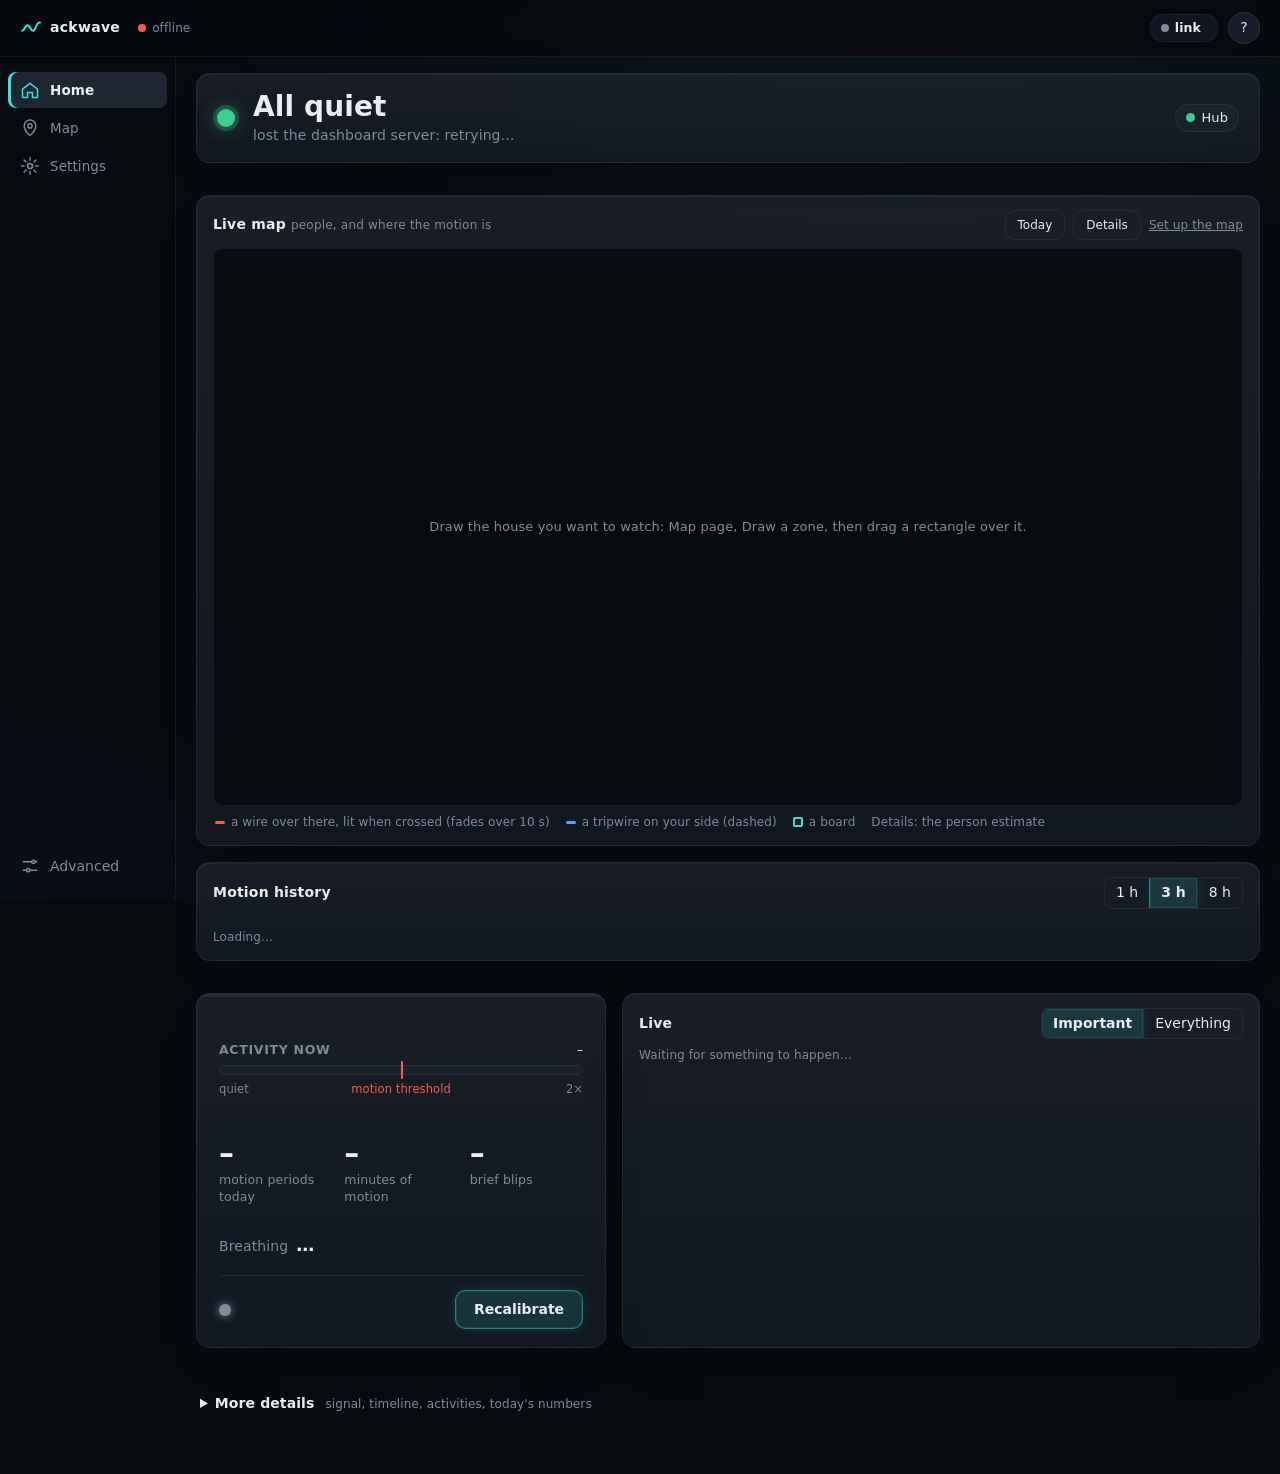
==== commit d962f6fa: "Home: the tripwire view (each link a wire lit when crossed, fading over 10 s; red over there, dashed" ====
--- a/tools/web/index.html
+++ b/tools/web/index.html
@@ -51,7 +51,7 @@
       <div class="card-head"><h2>Live map <span class="muted small">people, and where the motion is</span></h2>
         <div class="dlg-tools"><button type="button" class="ghost small" id="hm-today" title="Where people were today">Today</button><button type="button" class="ghost small" id="hm-details" title="Show the links' zones, lengths and estimates">Details</button><a href="#/map" class="muted small">Set up the map</a></div></div>
       <div class="home-map-slot" id="home-map-slot"></div>
-      <div class="map-legend muted small"><span><i class="lg-person"></i>a person (dashed ring: how sure · steady halo: standing still)</span><span><i class="lg-board"></i>a board (red while it sees motion)</span><span><i class="lg-link"></i>a link lights up when it sees motion</span></div>
+      <div class="map-legend muted small"><span><i class="lg-link" style="background:var(--motion)"></i>a wire over there, lit when crossed (fades over 10 s)</span><span><i class="lg-link" style="background:#4da3ff"></i>a tripwire on your side (dashed)</span><span><i class="lg-board"></i>a board</span><span>Details: the person estimate</span></div>
     </article>
     <article class="card hist-card" id="hist-card">
       <div class="card-head"><h2>Motion history <span class="muted small" id="hist-state"></span></h2>
@@ -263,6 +263,7 @@
         <div class="dlg-tools"><div class="seg" id="dev-mode"></div><span id="dev-state" class="muted"></span></div></div>
       <div class="table-wrap"><table><thead><tr><th>Poke</th><th>Device</th><th>Router</th><th>Signal</th><th>Frames/min</th><th>Heard</th><th>Looks</th><th>Link</th></tr></thead><tbody id="dev-list"></tbody></table></div>
       <p class="muted small">Only devices talking to your own network are listed (2.4 GHz only). Each poked device adds a sensing link and shares the device budget (about 93 answers a second in all), so two devices answer about 47/s each and three about 31/s. Auto pokes up to 4 stationary ones; tick a device to choose yourself.</p>
+      <p class="small"><b>Every board has its own 4 device slots.</b> With a watched house, the satellites fill theirs by themselves and learn which links see movement over there (kept) and which only see your side or noise (swapped for a new one every 10 min). A device you tick here is kept on every board that hears it.</p>
     </section>
   </section>
 
--- a/tools/web/style.css
+++ b/tools/web/style.css
@@ -678,3 +678,7 @@
 .hist-ep time { font-variant-numeric: tabular-nums; color: var(--muted); font-size: 13px; }
 .hist-ep.open .hist-what { color: var(--motion); font-weight: 600; }
 .hist-ep.house time { color: var(--accent); }
+.hist-row.link .hist-name { font-size: 12px; color: var(--muted); padding-left: 12px; }
+.hist-row.link .hist-bar { height: 9px; }
+.hist-row.link .hist-bar i { background: #ff9f43; }
+.hist-paths { color: #ff9f43; }
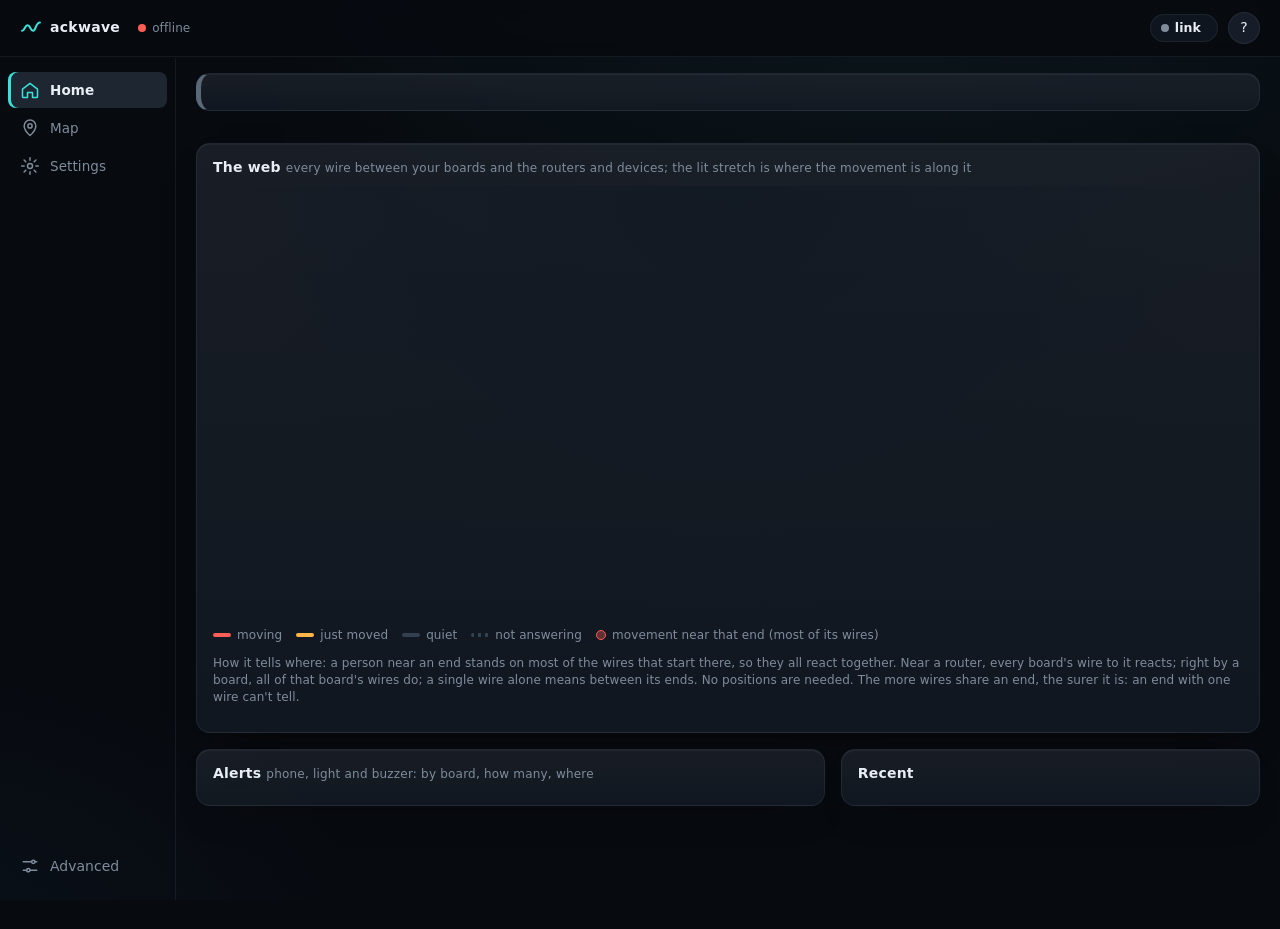
==== commit 5de5c5bd: "A new Home: one state per board from everything it has (its verdict, every wire, its learned model, " ====
--- a/tools/web/index.html
+++ b/tools/web/index.html
@@ -28,6 +28,7 @@
 
 <nav class="nav" id="nav" aria-label="Pages">
   <a href="#/home" data-route="home"><svg viewBox="0 0 24 24"><path d="M3 11l9-7 9 7v9a1 1 0 0 1-1 1h-5v-6h-6v6H4a1 1 0 0 1-1-1z"/></svg><span>Home</span></a>
+  <a href="#/classic" data-route="classic" data-adv><svg viewBox="0 0 24 24"><path d="M4 5h16v14H4z"/><path d="M4 10h16M10 10v9"/></svg><span>Classic</span></a>
   <a href="#/graphs" data-route="graphs" data-adv><svg viewBox="0 0 24 24"><path d="M3 17l5-6 4 4 4-7 5 6"/><path d="M3 21h18"/></svg><span>Graphs</span></a>
   <a href="#/activity" data-route="activity" data-adv><svg viewBox="0 0 24 24"><circle cx="13" cy="4.5" r="2"/><path d="M8 21l3-6 3 2v4M11 15l1-6 4 3h3M12 9l-4 2-1 4"/></svg><span>Activity</span></a>
   <a href="#/stats" data-route="stats" data-adv><svg viewBox="0 0 24 24"><path d="M5 21V11M10 21V5M15 21v-7M20 21V9"/></svg><span>Stats</span></a>
@@ -40,7 +41,31 @@
 
 <main>
   <!-- ======================= HOME ======================= -->
-  <section class="page" data-page="home" hidden>
+  <!-- The house at a glance, no setup: one sentence, a card per board, the web of
+       wires lit where movement is, and the alerts (web/home.js) -->
+  <section class="page ov" data-page="home" hidden>
+    <div class="card ov-head quiet" id="ov-head"></div>
+    <div class="ov-boards" id="ov-boards"></div>
+    <article class="card">
+      <div class="card-head"><h2>The web <span class="muted small">every wire between your boards and the routers and devices; the lit stretch is where the movement is along it</span></h2></div>
+      <svg id="ov-web" class="ov-web" viewBox="0 0 1000 420" role="img" aria-label="Wires between the boards and the routers"></svg>
+      <div class="ov-legend muted small"><span><i class="lg moving"></i>moving</span><span><i class="lg recent"></i>just moved</span><span><i class="lg quiet"></i>quiet</span><span><i class="lg off"></i>not answering</span><span><i class="lg hot"></i>movement near that end (most of its wires)</span></div>
+      <p class="muted small">How it tells where: a person near an end stands on most of the wires that start there, so they all react together. Near a router, every board's wire to it reacts; right by a board, all of that board's wires do; a single wire alone means between its ends. No positions are needed. The more wires share an end, the surer it is: an end with one wire can't tell.</p>
+    </article>
+    <div class="ov-grid2">
+      <article class="card">
+        <div class="card-head"><h2>Alerts <span class="muted small">phone, light and buzzer: by board, how many, where</span></h2></div>
+        <div id="ov-rules" class="ov-rules"></div>
+        <div id="ov-editor" class="ov-editor" hidden></div>
+      </article>
+      <article class="card">
+        <div class="card-head"><h2>Recent</h2></div>
+        <div id="ov-recent" class="ov-recent"></div>
+      </article>
+    </div>
+  </section>
+
+  <section class="page" data-page="classic" hidden>
     <!-- the status in one line, then the map: what most people come for -->
     <div class="card home-status" id="home-status">
       <span class="state-dot" id="hs-dot"></span>
@@ -262,7 +287,7 @@
       <div class="card-head"><h2>Devices on your network</h2>
         <div class="dlg-tools"><div class="seg" id="dev-mode"></div><span id="dev-state" class="muted"></span></div></div>
       <div class="table-wrap"><table><thead><tr><th>Poke</th><th>Device</th><th>Router</th><th>Signal</th><th>Frames/min</th><th>Heard</th><th>Looks</th><th>Link</th></tr></thead><tbody id="dev-list"></tbody></table></div>
-      <p class="muted small">Only devices talking to your own network are listed (2.4 GHz only). Each poked device adds a sensing link and shares the device budget (about 93 answers a second in all), so two devices answer about 47/s each and three about 31/s. Auto pokes up to 4 stationary ones; tick a device to choose yourself.</p>
+      <p class="muted small">Only devices talking to your own network are listed (2.4 GHz only). Each poked device adds a sensing link and shares the device budget (about 93 answers a second in all), so two devices answer about 47/s each and three about 31/s. Auto pokes up to 4 stationary ones; tick a device to choose yourself. <b>Off</b> applies to every board: none of them pokes a device or another board (each board's own memory of its pokes is cleared too, and checked again after it restarts).</p>
       <p class="small"><b>Every board has its own 4 device slots.</b> With a watched house, the satellites fill theirs by themselves and learn which links see movement over there (kept) and which only see your side or noise (swapped for a new one every 10 min). A device you tick here is kept on every board that hears it.</p>
     </section>
   </section>
@@ -355,6 +380,8 @@
       <article class="card">
         <div class="card-head"><h2>Commands</h2></div>
         <div class="table-wrap short"><table><thead><tr><th>Time</th><th>Sent to the board</th></tr></thead><tbody id="sent"></tbody></table></div>
+        <h3 class="sub">Settings applied to the other boards</h3>
+        <div class="table-wrap short"><table><thead><tr><th>Time</th><th>Board</th><th>Command</th><th>Why</th></tr></thead><tbody id="policy"></tbody></table></div>
         <h3 class="sub">Refused by the board</h3>
         <div class="table-wrap short"><table><thead><tr><th>Time</th><th>Reply</th><th>Last command sent</th></tr></thead><tbody id="refused"></tbody></table></div>
       </article>
@@ -443,11 +470,12 @@
     <section class="card" id="house-card" hidden>
       <div class="card-head"><h2>Several boards</h2><span id="house-state" class="muted small"></span></div>
       <div class="dlg-tools gap"><button type="button" id="net-sync" title="Every board on the hub's router: they can then link to each other">Bring the boards onto the hub's network</button></div>
-      <div class="seg" id="house-rule"></div>
-      <p class="muted small">Boards that count for the light and the alerts (an unticked board still shows its own motion on Home and the timeline):</p>
-      <div class="house-uses" id="house-use"></div>
-      <p class="hero-alert" id="house-none" hidden>No board counts now: the light and the alerts won't react to motion.</p>
-      <p class="muted small">When the house counts as "motion" for the light, the alerts and the board's LED and buzzer. A brief blip from one board is often noise; asking a second board to confirm it cuts most of those without losing longer motion.</p>
+      <div hidden><div class="seg" id="house-rule"></div><div class="house-uses" id="house-use"></div><p id="house-none" hidden></p></div>
+      <p class="muted small">Which boards set off the phone, the light and the buzzer, and how many must agree: <a href="#/home">Home → Alerts</a>. Each board's recalibrate and beep are below.</p>
+      <div class="house-uses" id="house-cmds"></div>
+      <div class="field-row"><span><b>Links between boards</b> <span class="muted small">each satellite pokes boards it hears well (a sensing path with both ends where you placed them)</span></span>
+        <label class="switch inline"><input type="checkbox" id="set-peer-links"><span class="track"><span class="knob"></span></span><span class="small">on</span></label></div>
+      <p class="muted small" id="peer-links-note"></p>
     </section>
     <section class="card">
       <div class="card-head"><h2>Network</h2>
@@ -539,6 +567,7 @@
         <h2>Phone notifications <span id="notify-state" class="muted small"></span></h2>
         <label class="switch inline"><input type="checkbox" id="notify-on"><span class="track"><span class="knob"></span></span><span class="small">on</span></label>
       </div>
+      <p class="muted small">The Pushover account, the wait and the daily cap. <b>When</b> it notifies (which boards, how many, where) is set on <a href="#/home">Home → Alerts</a>.</p>
       <label class="field"><span>Pushover API token <span class="muted">(your ackwave application)</span></span><input type="password" id="notify-token" autocomplete="off" spellcheck="false" placeholder="30 letters and digits"></label>
       <label class="field"><span>Your Pushover user key</span><input type="password" id="notify-user" autocomplete="off" spellcheck="false" placeholder="30 letters and digits"></label>
       <label class="field"><span>A new message only after the house was quiet for</span>
@@ -548,7 +577,7 @@
       <label class="field"><span>At most, per day</span>
         <select id="notify-max"><option value="10">10</option><option value="25">25</option><option value="50">50</option><option value="100">100</option><option value="300">300</option></select></label>
       <label class="check"><input type="checkbox" id="notify-urgent"> High priority (gets through Pushover's quiet hours; iPhone can show it as Time Sensitive)</label>
-      <label class="check"><input type="checkbox" id="notify-zones"> Only for my zones (e.g. a watched house), never motion anywhere else</label>
+      <label class="check" hidden><input type="checkbox" id="notify-zones"> (replaced by Home → Alerts: Where)</label>
       <label class="check"><input type="checkbox" id="notify-offline"> Also tell me when a board stops being heard</label>
       <div class="dlg-tools gap"><button type="button" class="primary" id="notify-save">Save keys</button><button type="button" id="notify-test">Send a test</button><button type="button" id="notify-clear">Forget keys</button></div>
       <p class="muted small" id="notify-last"></p>
@@ -560,6 +589,7 @@
         <h2>Light or smart device on motion <span id="light-state" class="muted small"></span></h2>
         <label class="switch inline"><input type="checkbox" id="light-on"><span class="track"><span class="knob"></span></span><span class="small">on</span></label>
       </div>
+      <p class="muted small">The light's URLs and how long it stays on. <b>What</b> turns it on (which boards, how many, where) is set on <a href="#/home">Home → Alerts</a>: tick Light on an alert.</p>
       <label class="field"><span>URL that turns it on</span><input type="password" id="light-on-url" autocomplete="off" spellcheck="false" placeholder="https://api-v3.voicemonkey.io/trigger?token=…&amp;device=…"></label>
       <label class="field"><span>URL that turns it off <span class="muted">(optional)</span></span><input type="password" id="light-off-url" autocomplete="off" spellcheck="false" placeholder="https://api-v3.voicemonkey.io/trigger?token=…&amp;device=…"></label>
       <label class="field"><span>Turn off after the room is still for</span>
@@ -594,5 +624,6 @@
 
 <script src="map.js"></script>
 <script src="app.js"></script>
+<script src="home.js"></script>
 </body>
 </html>
--- a/tools/web/style.css
+++ b/tools/web/style.css
@@ -1,7 +1,8 @@
 :root {
-  --bg: #0d1116; --card: #151b22; --card2: #1b222b; --line: #26303b; --grid: #1f2731;
-  --fg: #e6e9ed; --muted: #8592a1; --accent: #5fd4d0;
-  --motion: #ff5a4f; --still: #3ecf8e; --brief: #ffb547; --scan: #9aa5b8; --cal: #7d8794;
+  --bg: #0a0e13; --card: #121821; --card2: #18202b; --line: #232d39; --grid: #1c2530;
+  --fg: #e8ecf1; --muted: #8a97a8; --accent: #5fd4d0;
+  --motion: #ff5d55; --still: #3ecf8e; --brief: #ffb547; --scan: #9aa5b8; --cal: #7d8794;
+  --present: #b18cff; --empty: #5b6878;
   --long: #f2f4f7; --blue: #4ea8ff;
   --r: 12px; --gap: 14px;
   --font: ui-sans-serif, system-ui, -apple-system, "Segoe UI", Roboto, "Helvetica Neue", Arial, sans-serif;
@@ -682,3 +683,89 @@
 .hist-row.link .hist-bar { height: 9px; }
 .hist-row.link .hist-bar i { background: #ff9f43; }
 .hist-paths { color: #ff9f43; }
+.field-row { display: flex; align-items: center; justify-content: space-between; gap: 12px; margin-top: 12px; }
+.board-tile .warn, #peer-links-note { color: var(--brief); }
+
+/* ================= Home: the house at a glance (home.js) ================= */
+.ov { display: grid; gap: var(--gap); }
+.ov-head { display: grid; grid-template-columns: auto 1fr; gap: 6px 16px; align-items: center; padding: 18px 22px;
+  border-left: 5px solid var(--empty); transition: border-color .3s, background .3s; }
+.ov-head-dot { width: 16px; height: 16px; border-radius: 50%; background: var(--empty); grid-row: span 2; }
+.ov-head-text { font-size: 24px; font-weight: 750; letter-spacing: .2px; }
+.ov-head-sub { color: var(--muted); margin-top: 2px; }
+.ov-head-more { grid-column: 2; color: var(--muted); font-size: 12.5px; }
+.ov-head.over { border-left-color: var(--motion); background: linear-gradient(90deg, rgba(255,93,85,.10), var(--card) 55%); }
+.ov-head.over .ov-head-dot { background: var(--motion); box-shadow: 0 0 0 0 rgba(255,93,85,.6); animation: ov-pulse 1.4s infinite; }
+.ov-head.yours { border-left-color: var(--blue); background: linear-gradient(90deg, rgba(78,168,255,.10), var(--card) 55%); }
+.ov-head.yours .ov-head-dot { background: var(--blue); }
+.ov-head.quiet .ov-head-dot { background: var(--still); }
+.ov-head.none .ov-head-dot { background: var(--brief); }
+@keyframes ov-pulse { 0% { box-shadow: 0 0 0 0 rgba(255,93,85,.55); } 100% { box-shadow: 0 0 0 14px rgba(255,93,85,0); } }
+
+.ov-boards { display: grid; grid-template-columns: repeat(auto-fill, minmax(230px, 1fr)); gap: var(--gap); }
+.ov-board { background: var(--card); border: 1px solid var(--line); border-radius: var(--r); padding: 14px 16px;
+  border-top: 4px solid var(--empty); display: grid; gap: 4px; align-content: start; transition: border-color .3s; }
+.ov-board-top { display: flex; justify-content: space-between; align-items: baseline; gap: 8px; }
+.ov-board-top b { font-size: 15px; }
+.ov-state { font-weight: 750; font-size: 15px; color: var(--muted); }
+.ov-board.moving { border-top-color: var(--motion); } .ov-board.moving .ov-state { color: var(--motion); }
+.ov-board.still { border-top-color: var(--present); } .ov-board.still .ov-state { color: var(--present); }
+.ov-board.empty .ov-state { color: var(--empty); }
+.ov-board.quiet { border-top-color: var(--still); } .ov-board.quiet .ov-state { color: var(--still); }
+.ov-board.gone { opacity: .55; border-top-color: var(--brief); } .ov-board.gone .ov-state { color: var(--brief); }
+.ov-board.calibrating { border-top-color: var(--blue); } .ov-board.calibrating .ov-state { color: var(--blue); }
+.ov-health { margin-top: 4px; }
+.ov-wchips { display: flex; flex-wrap: wrap; gap: 4px; margin-top: 4px; }
+.ov-wchip { font-size: 11.5px; padding: 1px 7px; border-radius: 999px; border: 1px solid var(--line); color: var(--muted); }
+.ov-wchip.moving { color: #fff; background: var(--motion); border-color: var(--motion); }
+.ov-wchip.recent { color: var(--brief); border-color: rgba(255,181,71,.5); }
+.ov-wchip.off { opacity: .5; border-style: dashed; }
+
+.ov-web { width: 100%; height: auto; display: block; background: radial-gradient(ellipse at 50% 0%, #121a24, transparent 70%); border-radius: 10px; }
+.ov-wire { fill: none; stroke: #33404f; stroke-width: 1.6; stroke-linecap: round; transition: stroke .25s, stroke-width .25s; }
+.ov-wire.side { stroke-dasharray: 5 6; }
+.ov-wire.off { stroke: #222b36; stroke-dasharray: 2 6; }
+.ov-wire.recent { stroke: var(--brief); stroke-width: 2.5; }
+.ov-wire.moving { stroke: var(--motion); stroke-width: 3.5; filter: drop-shadow(0 0 5px rgba(255,93,85,.7)); }
+.ov-span { stroke: #fff; stroke-width: 7; stroke-linecap: round; opacity: .9; filter: drop-shadow(0 0 8px rgba(255,93,85,.9)); }
+.ov-end text { fill: var(--fg); font: 600 13px var(--font); paint-order: stroke; stroke: var(--bg); stroke-width: 4px; }
+.ov-end text.st { fill: var(--muted); font-weight: 500; font-size: 12px; }
+.ov-end.router circle:not(.ov-halo) { fill: #1d2733; stroke: var(--accent); stroke-width: 2.5; }
+.ov-end.device rect { fill: #1d2733; stroke: #9aa5b8; stroke-width: 2; }
+.ov-end.board rect { fill: #1d2733; stroke: var(--still); stroke-width: 3; }
+.ov-end.board.moving rect { stroke: var(--motion); fill: rgba(255,93,85,.25); }
+.ov-end.board.still rect { stroke: var(--present); }
+.ov-end.board.empty rect { stroke: var(--empty); }
+.ov-end.board.gone rect { stroke: var(--brief); stroke-dasharray: 4 3; }
+.ov-halo { fill: rgba(255,93,85,.18); stroke: rgba(255,93,85,.7); stroke-width: 1.5; animation: ov-halo 1.6s ease-out infinite; transform-box: fill-box; transform-origin: center; }
+@keyframes ov-halo { 0% { transform: scale(.7); opacity: 1; } 100% { transform: scale(1.4); opacity: 0; } }
+.ov-lab { fill: var(--muted); font: 600 11px var(--font); letter-spacing: 1px; text-transform: uppercase; }
+.ov-empty { fill: var(--muted); font: 14px var(--font); }
+.ov-legend { display: flex; flex-wrap: wrap; gap: 14px; margin-top: 8px; }
+.ov-legend .lg { display: inline-block; width: 18px; height: 4px; border-radius: 2px; margin-right: 6px; vertical-align: middle; background: #33404f; }
+.ov-legend .lg.moving { background: var(--motion); } .ov-legend .lg.recent { background: var(--brief); }
+.ov-legend .lg.off { background: repeating-linear-gradient(90deg, #33404f 0 3px, transparent 3px 7px); }
+.ov-legend .lg.hot { width: 10px; height: 10px; border-radius: 50%; background: rgba(255,93,85,.35); border: 1px solid var(--motion); }
+
+.ov-grid2 { display: grid; grid-template-columns: minmax(0, 3fr) minmax(0, 2fr); gap: var(--gap); align-items: start; }
+@media (max-width: 860px) { .ov-grid2 { grid-template-columns: 1fr; } .ov-head-text { font-size: 20px; } }
+.ov-rules { display: grid; gap: 8px; }
+.ov-rule { display: grid; grid-template-columns: auto 1fr auto auto auto; gap: 10px; align-items: center;
+  padding: 10px 12px; border: 1px solid var(--line); border-radius: 10px; background: var(--card2); }
+.ov-rule.firing { border-color: var(--motion); box-shadow: 0 0 0 1px rgba(255,93,85,.4) inset; }
+.ov-rule.off { opacity: .55; }
+.ov-acts { display: flex; gap: 4px; flex-wrap: wrap; }
+.ov-act { font-size: 12px; padding: 3px 9px; border-radius: 999px; background: transparent; color: var(--muted); }
+.ov-act.on { color: #061113; background: var(--accent); border-color: var(--accent); }
+@media (max-width: 600px) { .ov-rule { grid-template-columns: auto 1fr; } .ov-acts { grid-column: 1 / -1; } }
+.ov-editor { margin-top: 12px; padding: 14px; border: 1px solid var(--accent); border-radius: 10px; display: grid; gap: 10px; }
+.ov-editor h3 { margin: 0; font-size: 15px; }
+.ov-editor .field { display: grid; gap: 4px; }
+.ov-editor input[type=text], .ov-editor select { background: var(--card2); color: var(--fg); border: 1px solid var(--line); border-radius: 8px; padding: 6px 10px; font: inherit; }
+.ov-ed-boards, .ov-ed-acts { display: flex; flex-wrap: wrap; gap: 6px 14px; }
+.ov-ed-boards label, .ov-ed-acts label { display: inline-flex; gap: 6px; align-items: center; }
+.ov-ed-btns { display: flex; gap: 8px; }
+.ov-recent { display: grid; gap: 6px; max-height: 340px; overflow: auto; }
+.ov-ev { display: grid; grid-template-columns: 70px 1fr; gap: 8px; font-size: 13px; padding-left: 8px; border-left: 3px solid var(--line); }
+.ov-ev.automation { border-left-color: var(--accent); } .ov-ev.motion { border-left-color: var(--motion); } .ov-ev.health { border-left-color: var(--brief); }
+.ov-editor[hidden] { display: none; }
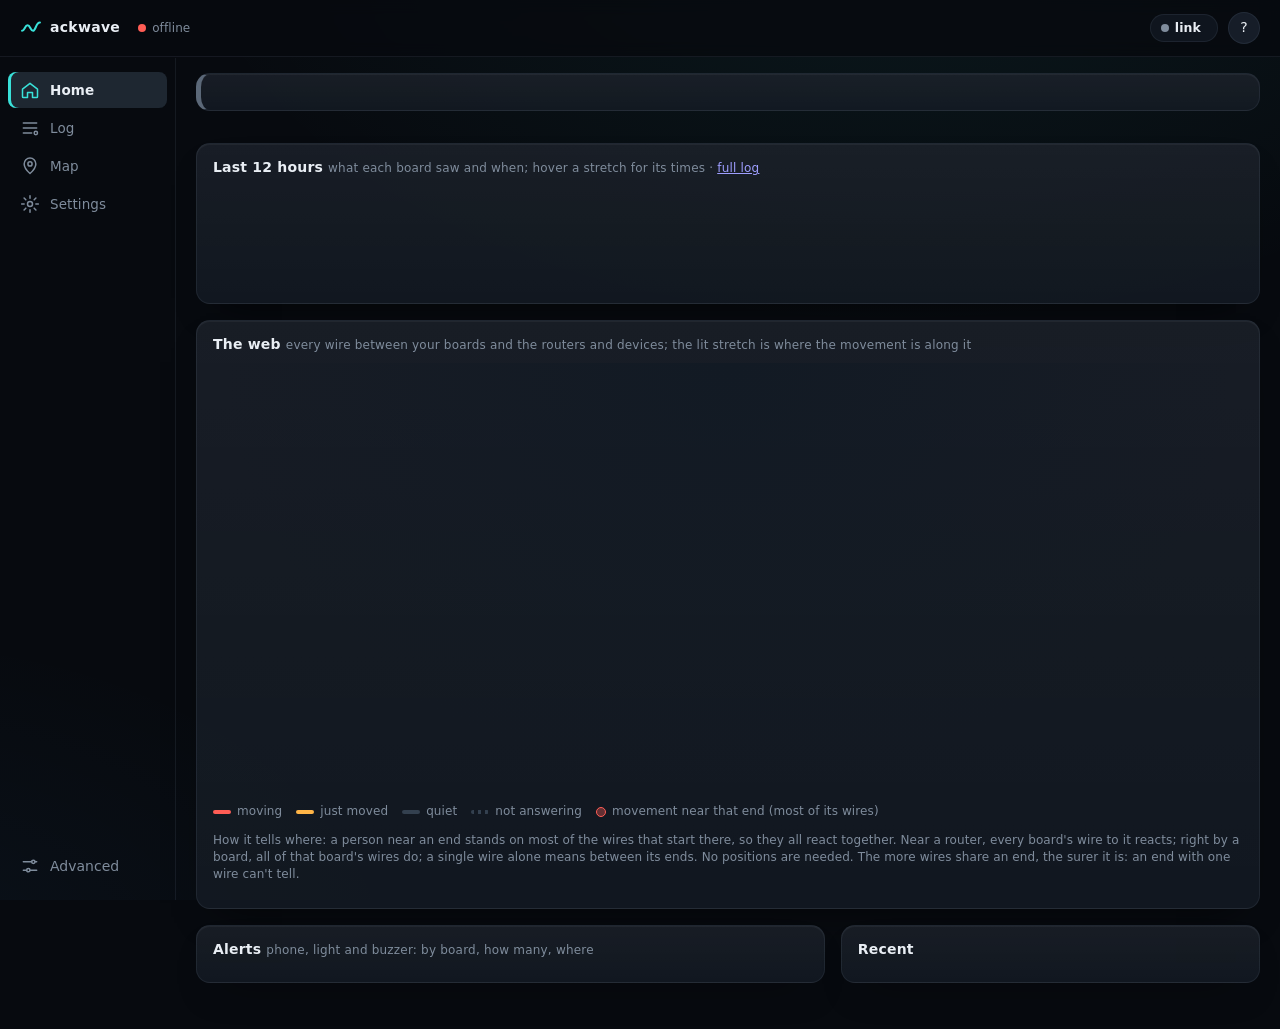
==== commit 713459d0: "Fixes from last night's data, settings that reach every board, and a sensor log - Satellite links no" ====
--- a/tools/web/index.html
+++ b/tools/web/index.html
@@ -33,6 +33,7 @@
   <a href="#/activity" data-route="activity" data-adv><svg viewBox="0 0 24 24"><circle cx="13" cy="4.5" r="2"/><path d="M8 21l3-6 3 2v4M11 15l1-6 4 3h3M12 9l-4 2-1 4"/></svg><span>Activity</span></a>
   <a href="#/stats" data-route="stats" data-adv><svg viewBox="0 0 24 24"><path d="M5 21V11M10 21V5M15 21v-7M20 21V9"/></svg><span>Stats</span></a>
   <a href="#/links" data-route="links" data-adv><svg viewBox="0 0 24 24"><circle cx="5" cy="12" r="2.5"/><circle cx="19" cy="6" r="2.5"/><circle cx="19" cy="18" r="2.5"/><path d="M7.3 11l9.4-4M7.3 13l9.4 4"/></svg><span>Links</span></a>
+  <a href="#/log" data-route="log"><svg viewBox="0 0 24 24"><path d="M4 6h16M4 12h16M4 18h10"/><circle cx="19" cy="18" r="2"/></svg><span>Log</span></a>
   <a href="#/map" data-route="map"><svg viewBox="0 0 24 24"><path d="M12 21s-7-6.2-7-11.5A7 7 0 0 1 19 9.5C19 14.8 12 21 12 21z"/><circle cx="12" cy="9.5" r="2.5"/></svg><span>Map</span></a>
   <a href="#/debug" data-route="debug" data-adv><svg viewBox="0 0 24 24"><path d="M8 6l-5 6 5 6M16 6l5 6-5 6M14 4l-4 16"/></svg><span>Debug</span></a>
   <a href="#/settings" data-route="settings"><svg viewBox="0 0 24 24"><circle cx="12" cy="12" r="3"/><path d="M12 2v3M12 19v3M2 12h3M19 12h3M4.9 4.9l2.1 2.1M17 17l2.1 2.1M4.9 19.1L7 17M17 7l2.1-2.1"/></svg><span>Settings</span></a>
@@ -47,6 +48,11 @@
     <div class="card ov-head quiet" id="ov-head"></div>
     <div class="ov-boards" id="ov-boards"></div>
     <article class="card">
+      <div class="card-head"><h2>Last 12 hours <span class="muted small">what each board saw and when; hover a stretch for its times · <a href="#/log">full log</a></span></h2></div>
+      <svg id="sn-home-strips" class="sn-strips" viewBox="0 0 1000 100" role="img" aria-label="Each board's states over the last 12 hours"></svg>
+      <div class="sn-list short" id="sn-home-list"></div>
+    </article>
+    <article class="card">
       <div class="card-head"><h2>The web <span class="muted small">every wire between your boards and the routers and devices; the lit stretch is where the movement is along it</span></h2></div>
       <svg id="ov-web" class="ov-web" viewBox="0 0 1000 420" role="img" aria-label="Wires between the boards and the routers"></svg>
       <div class="ov-legend muted small"><span><i class="lg moving"></i>moving</span><span><i class="lg recent"></i>just moved</span><span><i class="lg quiet"></i>quiet</span><span><i class="lg off"></i>not answering</span><span><i class="lg hot"></i>movement near that end (most of its wires)</span></div>
@@ -63,6 +69,24 @@
         <div id="ov-recent" class="ov-recent"></div>
       </article>
     </div>
+  </section>
+
+  <!-- ======================= LOG ======================= -->
+  <!-- What each board saw, from when to when, how sure (web/sensors.js, tools/sensors.py) -->
+  <section class="page" data-page="log" hidden>
+    <article class="card">
+      <div class="card-head"><h2>Sensor log <span class="muted small">each board: moving, someone still, empty, quiet, weak link or not heard; when it started and stopped, and how sure</span></h2></div>
+      <div class="sn-filters">
+        <label>Range <select id="sn-f-hours"><option value="6">6 h</option><option value="12">12 h</option><option value="24" selected>24 h</option><option value="72">3 days</option><option value="168">7 days</option></select></label>
+        <label>Board <select id="sn-f-key"></select></label>
+        <label>Show <select id="sn-f-state"><option value="notquiet" selected>everything but quiet</option><option value="all">everything</option><option value="moving">moving</option><option value="still">someone still</option><option value="empty">empty</option><option value="gone">not heard</option><option value="weak">weak link</option></select></label>
+      </div>
+      <svg id="sn-log-strips" class="sn-strips" viewBox="0 0 1000 100" role="img" aria-label="Each board's states over time"></svg>
+      <div class="sn-legend muted small"><span><i style="background:var(--motion)"></i>moving (faded: possible)</span><span><i style="background:var(--present)"></i>someone still</span><span><i style="background:var(--empty)"></i>empty</span><span><i style="background:var(--still);opacity:.3"></i>quiet</span><span><i style="background:var(--brief)"></i>weak link / not heard</span><span><i style="background:var(--blue)"></i>calibrating</span></div>
+      <p class="small" id="sn-log-sum"></p>
+      <div class="sn-list" id="sn-log-list"></div>
+      <p class="muted small">How sure: <b>sure</b> ≥ 80 %, <b>likely</b> ≥ 55 %, <b>possible</b> below. Movement rests on the board's own verdict, plus the links and the learned model that agree; one link alone is never more than possible. "Someone still" and "empty" come only from the learned model or breathing: a guess, since a sleeper and an empty room look alike to movement. Kept on the Pi (sensors-<i>date</i>.jsonl).</p>
+    </article>
   </section>
 
   <section class="page" data-page="classic" hidden>
@@ -287,7 +311,7 @@
       <div class="card-head"><h2>Devices on your network</h2>
         <div class="dlg-tools"><div class="seg" id="dev-mode"></div><span id="dev-state" class="muted"></span></div></div>
       <div class="table-wrap"><table><thead><tr><th>Poke</th><th>Device</th><th>Router</th><th>Signal</th><th>Frames/min</th><th>Heard</th><th>Looks</th><th>Link</th></tr></thead><tbody id="dev-list"></tbody></table></div>
-      <p class="muted small">Only devices talking to your own network are listed (2.4 GHz only). Each poked device adds a sensing link and shares the device budget (about 93 answers a second in all), so two devices answer about 47/s each and three about 31/s. Auto pokes up to 4 stationary ones; tick a device to choose yourself. <b>Off</b> applies to every board: none of them pokes a device or another board (each board's own memory of its pokes is cleared too, and checked again after it restarts).</p>
+      <p class="muted small">Only devices talking to your own network are listed (2.4 GHz only). Each poked device adds a sensing link and shares its board's device budget: the hub about 93 answers a second in all (its USB carries every line), a satellite about 190 (new firmware), so 4 device links on a satellite get about 45 a second each. The router's own rate is never touched. Auto pokes up to 4 stationary ones; tick a device to choose yourself. <b>Off</b> applies to every board: none of them pokes a device or another board (each board's own memory of its pokes is cleared too, and checked again after it restarts).</p>
       <p class="small"><b>Every board has its own 4 device slots.</b> With a watched house, the satellites fill theirs by themselves and learn which links see movement over there (kept) and which only see your side or noise (swapped for a new one every 10 min). A device you tick here is kept on every board that hears it.</p>
     </section>
   </section>
@@ -625,5 +649,6 @@
 <script src="map.js"></script>
 <script src="app.js"></script>
 <script src="home.js"></script>
+<script src="sensors.js"></script>
 </body>
 </html>
--- a/tools/web/style.css
+++ b/tools/web/style.css
@@ -769,3 +769,42 @@
 .ov-ev { display: grid; grid-template-columns: 70px 1fr; gap: 8px; font-size: 13px; padding-left: 8px; border-left: 3px solid var(--line); }
 .ov-ev.automation { border-left-color: var(--accent); } .ov-ev.motion { border-left-color: var(--motion); } .ov-ev.health { border-left-color: var(--brief); }
 .ov-editor[hidden] { display: none; }
+
+/* ---------- Sensors: cards with how sure, and the log (sensors.js) ---------- */
+.sn-card { background: var(--card); border: 1px solid var(--line); border-radius: var(--r); padding: 14px 16px;
+  border-top: 4px solid var(--empty); display: grid; gap: 4px; align-content: start; transition: border-color .3s; }
+.sn-top { display: flex; justify-content: space-between; align-items: baseline; gap: 8px; }
+.sn-top b { font-size: 15px; }
+.sn-sub { display: flex; gap: 8px; align-items: baseline; flex-wrap: wrap; }
+.sn-state { font-weight: 750; color: var(--muted); }
+.sn-state.moving { color: var(--motion); } .sn-state.still { color: var(--present); } .sn-state.empty { color: var(--empty); }
+.sn-state.quiet { color: var(--still); } .sn-state.gone, .sn-state.weak { color: var(--brief); } .sn-state.calibrating { color: var(--blue); }
+.sn-card.moving { border-top-color: var(--motion); } .sn-card.still { border-top-color: var(--present); }
+.sn-card.quiet { border-top-color: var(--still); } .sn-card.weak { border-top-color: var(--brief); }
+.sn-card.gone { opacity: .6; border-top-color: var(--brief); } .sn-card.calibrating { border-top-color: var(--blue); }
+.sn-conf { font-size: 12px; font-weight: 650; padding: 1px 8px; border-radius: 999px; border: 1px solid var(--line); }
+.sn-conf.sure { color: var(--fg); border-color: var(--fg); } .sn-conf.likely { color: var(--fg); } .sn-conf.possible { color: var(--muted); border-style: dashed; }
+.sn-where { color: var(--fg); }
+.sn-q.good { color: var(--still); } .sn-q.fair { color: var(--muted); } .sn-q.poor, .sn-q.none { color: var(--brief); }
+.sn-policy { color: var(--brief); }
+.sn-sets { display: flex; flex-wrap: wrap; gap: 4px; margin-top: 2px; }
+.sn-set { font-size: 11.5px; padding: 1px 7px; border-radius: 999px; border: 1px solid var(--line); color: var(--muted); }
+.sn-set.done { color: var(--still); } .sn-set.failed { color: var(--motion); border-color: var(--motion); } .sn-set.pending { color: var(--brief); }
+.sn-strips { width: 100%; height: auto; display: block; }
+.sn-lbl { fill: var(--fg); font-size: 13px; } .sn-tlbl { fill: var(--muted); font-size: 11px; }
+.sn-bg { fill: var(--still); opacity: .12; } .sn-tick { stroke: var(--grid); }
+.sn-p.moving { fill: var(--motion); } .sn-p.moving.possible { opacity: .45; }
+.sn-p.still { fill: var(--present); opacity: .7; } .sn-p.empty { fill: var(--empty); opacity: .7; }
+.sn-p.weak, .sn-p.gone { fill: var(--brief); opacity: .6; } .sn-p.calibrating { fill: var(--blue); opacity: .6; }
+.sn-legend { display: flex; flex-wrap: wrap; gap: 12px; margin: 6px 0; }
+.sn-legend i { display: inline-block; width: 12px; height: 10px; border-radius: 2px; margin-right: 4px; vertical-align: middle; }
+.sn-list { display: grid; gap: 2px; max-height: 60vh; overflow: auto; }
+.sn-row { display: grid; grid-template-columns: 9.5em 9em 7.5em 6.5em 6.5em 1fr; gap: 8px; align-items: baseline;
+  padding: 4px 2px; border-bottom: 1px solid var(--line); font-size: 13px; }
+.sn-row.possible { opacity: .7; }
+.sn-filters { display: flex; gap: 10px; flex-wrap: wrap; align-items: center; margin-bottom: 8px; }
+@media (max-width: 700px) {
+  .sn-row { grid-template-columns: 1fr 1fr; }
+  .sn-row > :last-child { grid-column: 1 / -1; }
+}
+.sn-list.short { max-height: 260px; }
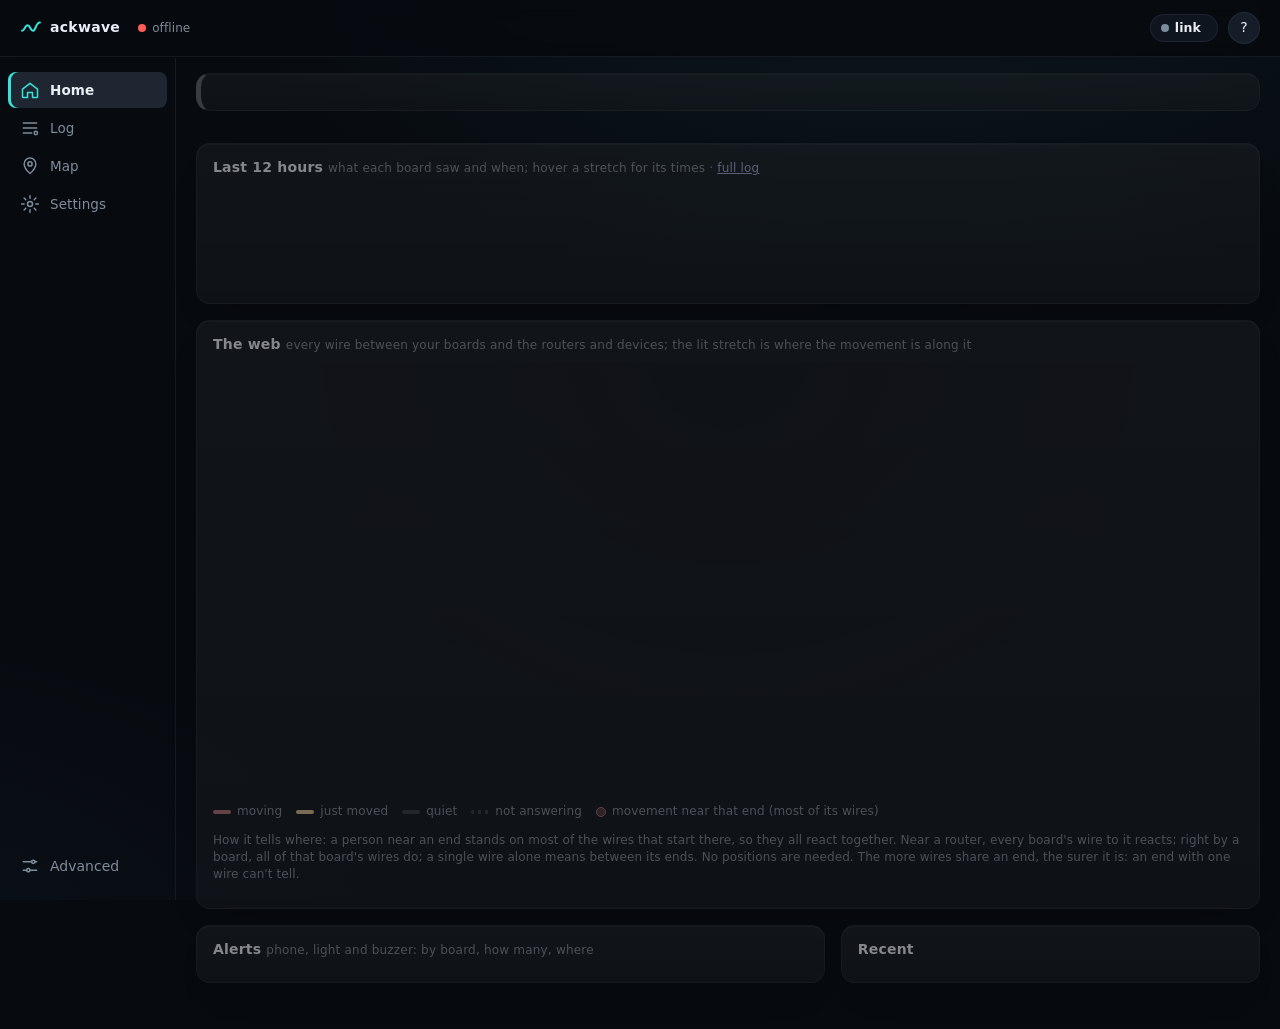
==== commit fdf9f382: "Settings verified on the boards, honest alerts, and a reviewed web UI Pi: - Reads each board's own s" ====
--- a/tools/web/index.html
+++ b/tools/web/index.html
@@ -85,6 +85,17 @@
       <div class="sn-legend muted small"><span><i style="background:var(--motion)"></i>moving (faded: possible)</span><span><i style="background:var(--present)"></i>someone still</span><span><i style="background:var(--empty)"></i>empty</span><span><i style="background:var(--still);opacity:.3"></i>quiet</span><span><i style="background:var(--brief)"></i>weak link / not heard</span><span><i style="background:var(--blue)"></i>calibrating</span></div>
       <p class="small" id="sn-log-sum"></p>
       <div class="sn-list" id="sn-log-list"></div>
+    </article>
+    <article class="card">
+      <div class="card-head"><h2>Where and when: every link <span class="muted small">each row is one link (board → router, device or board); darker = more of that stretch above its threshold; blank = not reporting</span></h2></div>
+      <div class="sn-scroll"><svg id="sn-wires" class="sn-strips" viewBox="0 0 1000 200" role="img" aria-label="Each link's movement over time"></svg></div>
+      <p class="muted small">This is the finest "where" the boards can give: a link reacts when someone is near the line between its two ends, so rows that light together are one place, and a link alone means somewhere along it. Rows lit together at night, all at once, are not people: that is a link that lost its quiet level (fixed 2026-11-25) or a saturated radio.</p>
+    </article>
+    <article class="card">
+      <div class="card-head"><h2>Routine <span class="muted small">minutes of movement per hour, each board, the last 7 days</span></h2></div>
+      <div id="sn-routine" class="sn-routine"></div>
+    </article>
+    <article class="card">
       <p class="muted small">How sure: <b>sure</b> ≥ 80 %, <b>likely</b> ≥ 55 %, <b>possible</b> below. Movement rests on the board's own verdict, plus the links and the learned model that agree; one link alone is never more than possible. "Someone still" and "empty" come only from the learned model or breathing: a guess, since a sleeper and an empty room look alike to movement. Kept on the Pi (sensors-<i>date</i>.jsonl).</p>
     </article>
   </section>
@@ -273,7 +284,7 @@
     <section class="card" id="links-card">
       <div class="card-head">
         <h2>Per-link analysis <span class="chip warn">experimental</span></h2>
-        <label class="switch inline"><input type="checkbox" id="set-per-link"><span class="track"><span class="knob"></span></span><span class="small">on</span></label>
+        <label class="switch inline"><input type="checkbox" id="set-per-link"><span class="track"><span class="knob"></span></span><span class="small sw-word"></span></label>
       </div>
       <p class="muted small" id="links-off">Off. Switch it on to judge every link (router and each poked device) on its own, against its own quiet level. Display only: the board's verdict still comes from the router link.</p>
       <p class="cap" id="lanes-cap" hidden>Each lane is one link, judged on its own against its own quiet level. Top lane: the board's verdict. If only a device lane lights up, the movement was near that device rather than between the board and the router.</p>
@@ -498,7 +509,7 @@
       <p class="muted small">Which boards set off the phone, the light and the buzzer, and how many must agree: <a href="#/home">Home → Alerts</a>. Each board's recalibrate and beep are below.</p>
       <div class="house-uses" id="house-cmds"></div>
       <div class="field-row"><span><b>Links between boards</b> <span class="muted small">each satellite pokes boards it hears well (a sensing path with both ends where you placed them)</span></span>
-        <label class="switch inline"><input type="checkbox" id="set-peer-links"><span class="track"><span class="knob"></span></span><span class="small">on</span></label></div>
+        <label class="switch inline"><input type="checkbox" id="set-peer-links"><span class="track"><span class="knob"></span></span><span class="small sw-word"></span></label></div>
       <p class="muted small" id="peer-links-note"></p>
     </section>
     <section class="card">
@@ -589,7 +600,7 @@
     <section class="card" id="notify-card">
       <div class="card-head">
         <h2>Phone notifications <span id="notify-state" class="muted small"></span></h2>
-        <label class="switch inline"><input type="checkbox" id="notify-on"><span class="track"><span class="knob"></span></span><span class="small">on</span></label>
+        <label class="switch inline"><input type="checkbox" id="notify-on"><span class="track"><span class="knob"></span></span><span class="small sw-word"></span></label>
       </div>
       <p class="muted small">The Pushover account, the wait and the daily cap. <b>When</b> it notifies (which boards, how many, where) is set on <a href="#/home">Home → Alerts</a>.</p>
       <label class="field"><span>Pushover API token <span class="muted">(your ackwave application)</span></span><input type="password" id="notify-token" autocomplete="off" spellcheck="false" placeholder="30 letters and digits"></label>
@@ -611,7 +622,7 @@
     <section class="card" id="light-card">
       <div class="card-head">
         <h2>Light or smart device on motion <span id="light-state" class="muted small"></span></h2>
-        <label class="switch inline"><input type="checkbox" id="light-on"><span class="track"><span class="knob"></span></span><span class="small">on</span></label>
+        <label class="switch inline"><input type="checkbox" id="light-on"><span class="track"><span class="knob"></span></span><span class="small sw-word"></span></label>
       </div>
       <p class="muted small">The light's URLs and how long it stays on. <b>What</b> turns it on (which boards, how many, where) is set on <a href="#/home">Home → Alerts</a>: tick Light on an alert.</p>
       <label class="field"><span>URL that turns it on</span><input type="password" id="light-on-url" autocomplete="off" spellcheck="false" placeholder="https://api-v3.voicemonkey.io/trigger?token=…&amp;device=…"></label>
--- a/tools/web/style.css
+++ b/tools/web/style.css
@@ -1,3 +1,4 @@
+[hidden] { display: none !important; }   /* the attribute always wins over a class's display */
 :root {
   --bg: #0a0e13; --card: #121821; --card2: #18202b; --line: #232d39; --grid: #1c2530;
   --fg: #e8ecf1; --muted: #8a97a8; --accent: #5fd4d0;
@@ -602,7 +603,8 @@
 .check { display: flex; gap: 8px; align-items: center; margin: 6px 0; font-size: 0.92em; }
 
 /* one board in the boards list: its tick and its own buttons */
-.house-board { display: flex; flex-wrap: wrap; align-items: center; gap: 6px 10px; margin: 4px 0; }
+.house-board { display: flex; flex-wrap: wrap; align-items: center; gap: 6px 10px; margin: 6px 0; padding: 8px 10px;
+  border: 1px solid var(--line); border-radius: 10px; }
 
 /* the wiring picture (Settings) */
 .wiring { width: 100%; max-width: 560px; display: block; margin: 4px auto 10px; }
@@ -750,14 +752,15 @@
 .ov-grid2 { display: grid; grid-template-columns: minmax(0, 3fr) minmax(0, 2fr); gap: var(--gap); align-items: start; }
 @media (max-width: 860px) { .ov-grid2 { grid-template-columns: 1fr; } .ov-head-text { font-size: 20px; } }
 .ov-rules { display: grid; gap: 8px; }
-.ov-rule { display: grid; grid-template-columns: auto 1fr auto auto auto; gap: 10px; align-items: center;
+.ov-rule { display: grid; grid-template-columns: auto 1fr auto auto; gap: 8px 10px; align-items: center;
   padding: 10px 12px; border: 1px solid var(--line); border-radius: 10px; background: var(--card2); }
 .ov-rule.firing { border-color: var(--motion); box-shadow: 0 0 0 1px rgba(255,93,85,.4) inset; }
 .ov-rule.off { opacity: .55; }
 .ov-acts { display: flex; gap: 4px; flex-wrap: wrap; }
 .ov-act { font-size: 12px; padding: 3px 9px; border-radius: 999px; background: transparent; color: var(--muted); }
 .ov-act.on { color: #061113; background: var(--accent); border-color: var(--accent); }
-@media (max-width: 600px) { .ov-rule { grid-template-columns: auto 1fr; } .ov-acts { grid-column: 1 / -1; } }
+.ov-acts { grid-column: 1 / -1; grid-row: 2; }   /* what it does: its own row, so the rule's words have the width */
+@media (max-width: 600px) { .ov-rule { grid-template-columns: auto 1fr; } }
 .ov-editor { margin-top: 12px; padding: 14px; border: 1px solid var(--accent); border-radius: 10px; display: grid; gap: 10px; }
 .ov-editor h3 { margin: 0; font-size: 15px; }
 .ov-editor .field { display: grid; gap: 4px; }
@@ -782,7 +785,8 @@
 .sn-card.moving { border-top-color: var(--motion); } .sn-card.still { border-top-color: var(--present); }
 .sn-card.quiet { border-top-color: var(--still); } .sn-card.weak { border-top-color: var(--brief); }
 .sn-card.gone { opacity: .6; border-top-color: var(--brief); } .sn-card.calibrating { border-top-color: var(--blue); }
-.sn-conf { font-size: 12px; font-weight: 650; padding: 1px 8px; border-radius: 999px; border: 1px solid var(--line); }
+.sn-conf { font-size: 12px; font-weight: 650; padding: 1px 8px; border-radius: 999px; border: 1px solid var(--muted);
+  justify-self: start; white-space: nowrap; }
 .sn-conf.sure { color: var(--fg); border-color: var(--fg); } .sn-conf.likely { color: var(--fg); } .sn-conf.possible { color: var(--muted); border-style: dashed; }
 .sn-where { color: var(--fg); }
 .sn-q.good { color: var(--still); } .sn-q.fair { color: var(--muted); } .sn-q.poor, .sn-q.none { color: var(--brief); }
@@ -799,12 +803,30 @@
 .sn-legend { display: flex; flex-wrap: wrap; gap: 12px; margin: 6px 0; }
 .sn-legend i { display: inline-block; width: 12px; height: 10px; border-radius: 2px; margin-right: 4px; vertical-align: middle; }
 .sn-list { display: grid; gap: 2px; max-height: 60vh; overflow: auto; }
-.sn-row { display: grid; grid-template-columns: 9.5em 9em 7.5em 6.5em 6.5em 1fr; gap: 8px; align-items: baseline;
+.sn-row { display: grid; grid-template-columns: 9.5em 9em 7.5em 6.5em 8em 1fr; gap: 8px; align-items: baseline;
   padding: 4px 2px; border-bottom: 1px solid var(--line); font-size: 13px; }
 .sn-row.possible { opacity: .7; }
 .sn-filters { display: flex; gap: 10px; flex-wrap: wrap; align-items: center; margin-bottom: 8px; }
-@media (max-width: 700px) {
-  .sn-row { grid-template-columns: 1fr 1fr; }
-  .sn-row > :last-child { grid-column: 1 / -1; }
+@media (max-width: 700px) {        /* a phone: one compact block per period, the page scrolls (not the list) */
+  .sn-row { grid-template-columns: auto auto 1fr auto; gap: 2px 8px; }
+  .sn-row .sn-when { grid-column: 1 / -1; font-size: 12px; }
+  .sn-row > :last-child { grid-column: 1 / -1; font-size: 12px; }
+  .sn-list { max-height: none; overflow: visible; }
+  .sn-list.short .sn-row:nth-child(n+6) { display: none; }
 }
 .sn-list.short { max-height: 260px; }
+.sn-set.verified { color: var(--still); border-color: var(--still); } .sn-set.unknown { color: var(--muted); border-style: dashed; }
+.sn-routine { display: grid; grid-template-columns: repeat(auto-fill, minmax(min(330px, 100%), 1fr)); gap: 14px; }
+.sn-scroll { overflow-x: auto; }
+.sn-scroll > svg { min-width: 760px; }
+.sn-routine h3 { font-size: 13px; margin: 0 0 4px; }
+.sn-cell { fill: var(--motion); } .sn-cell.none { fill: var(--line); opacity: .4; }
+.sn-wsep { stroke: var(--line); }
+/* a switch says what it is now, beside it */
+.switch.inline { display: inline-grid; grid-template-columns: auto auto; align-items: center; white-space: nowrap; flex-shrink: 0; }
+.switch input:checked ~ .sw-word::before { content: 'on'; }
+.switch input:not(:checked) ~ .sw-word::before { content: 'off'; }
+.switch input:disabled ~ .sw-word { opacity: .5; }
+select { max-width: 260px; }
+body.offline main { opacity: .55; filter: grayscale(.6); transition: opacity .3s; }
+@media (max-width: 700px) { .sn-list, .sn-list.short { max-height: none; overflow: visible; } }   /* after .short: the page scrolls */
